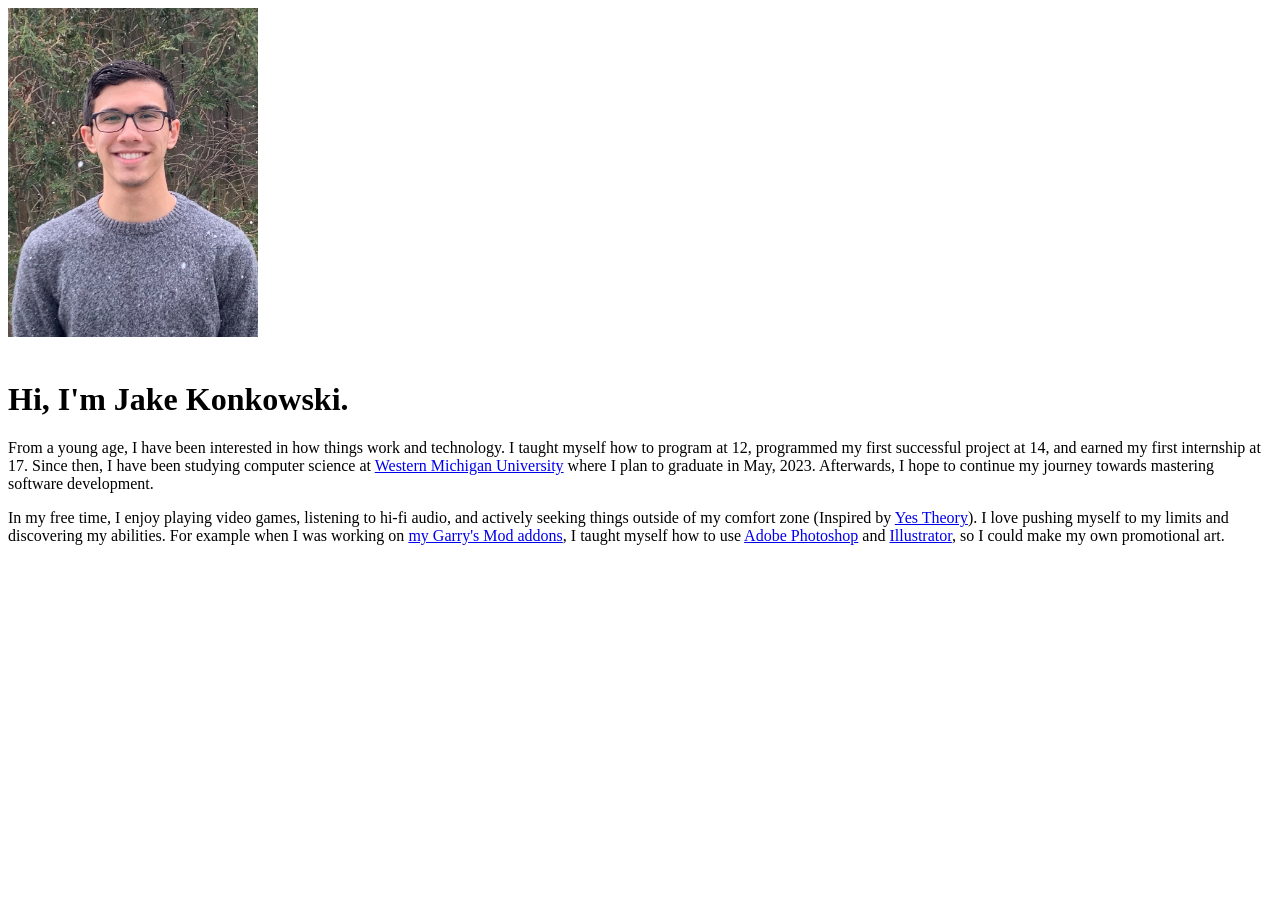
==== index.html @ 5319c903 "First commit" ====
<!DOCTYPE HTML>
<html>
	<head>
		<title>Jake Konkowski</title>
		<meta http-equiv="Content-Type" content="text/html; charset=UTF-8">
		<meta name="viewport" content="width=device-width, initial-scale=1, shrink-to-fit=no">

		<link rel="stylesheet" href="css/main.css">
		<link rel="stylesheet" href="css/bootstrap.min.css">
	</head>
	<body>
		<div id="header"></div>

		<div id="introduction" class="container">
			<div class="row justify-content-md-center">
				<div class="col col-12">
					<img src="./img/IMG_1206.jpg" alt="picture of me" style="max-width: 250px; height: auto;">
				</div>

				<div class="col col-12">
					<br>
					<h1><b>Hi, I'm Jake Konkowski.</b></h1>
					<p>From a young age, I have been interested in how things work and technology. I taught myself how to program at 12, programmed my first successful project at 14, and earned my first internship at 17. Since then, I have been studying computer science at <a href="https://wmich.edu/">Western Michigan University</a> where I plan to graduate in May, 2023. Afterwards, I hope to continue my journey towards mastering software development.</p>
					<p>In my free time, I enjoy playing video games, listening to hi-fi audio, and actively seeking things outside of my comfort zone (Inspired by <a href="https://yestheory.com/">Yes Theory</a>). I love pushing myself to my limits and discovering my abilities. For example when I was working on <a href="./projects.html#theflashswep">my Garry's Mod addons</a>, I taught myself how to use <a href="https://www.adobe.com/products/photoshop.html">Adobe Photoshop</a> and <a href="https://www.adobe.com/products/illustrator.html">Illustrator</a>, so I could make my own promotional art.</p>
				</div>
			</div>
		</div>

		<footer>
	    <script type="text/javascript" src="js/jquery.min.js"></script>
			<script type="text/javascript" src="js/bootstrap.bundle.min.js"></script>

			<script type="text/javascript">
				$(document).ready(function(){
					$("#header").load("header.html");
				});
			</script>
		</footer>
	</body>
</html>
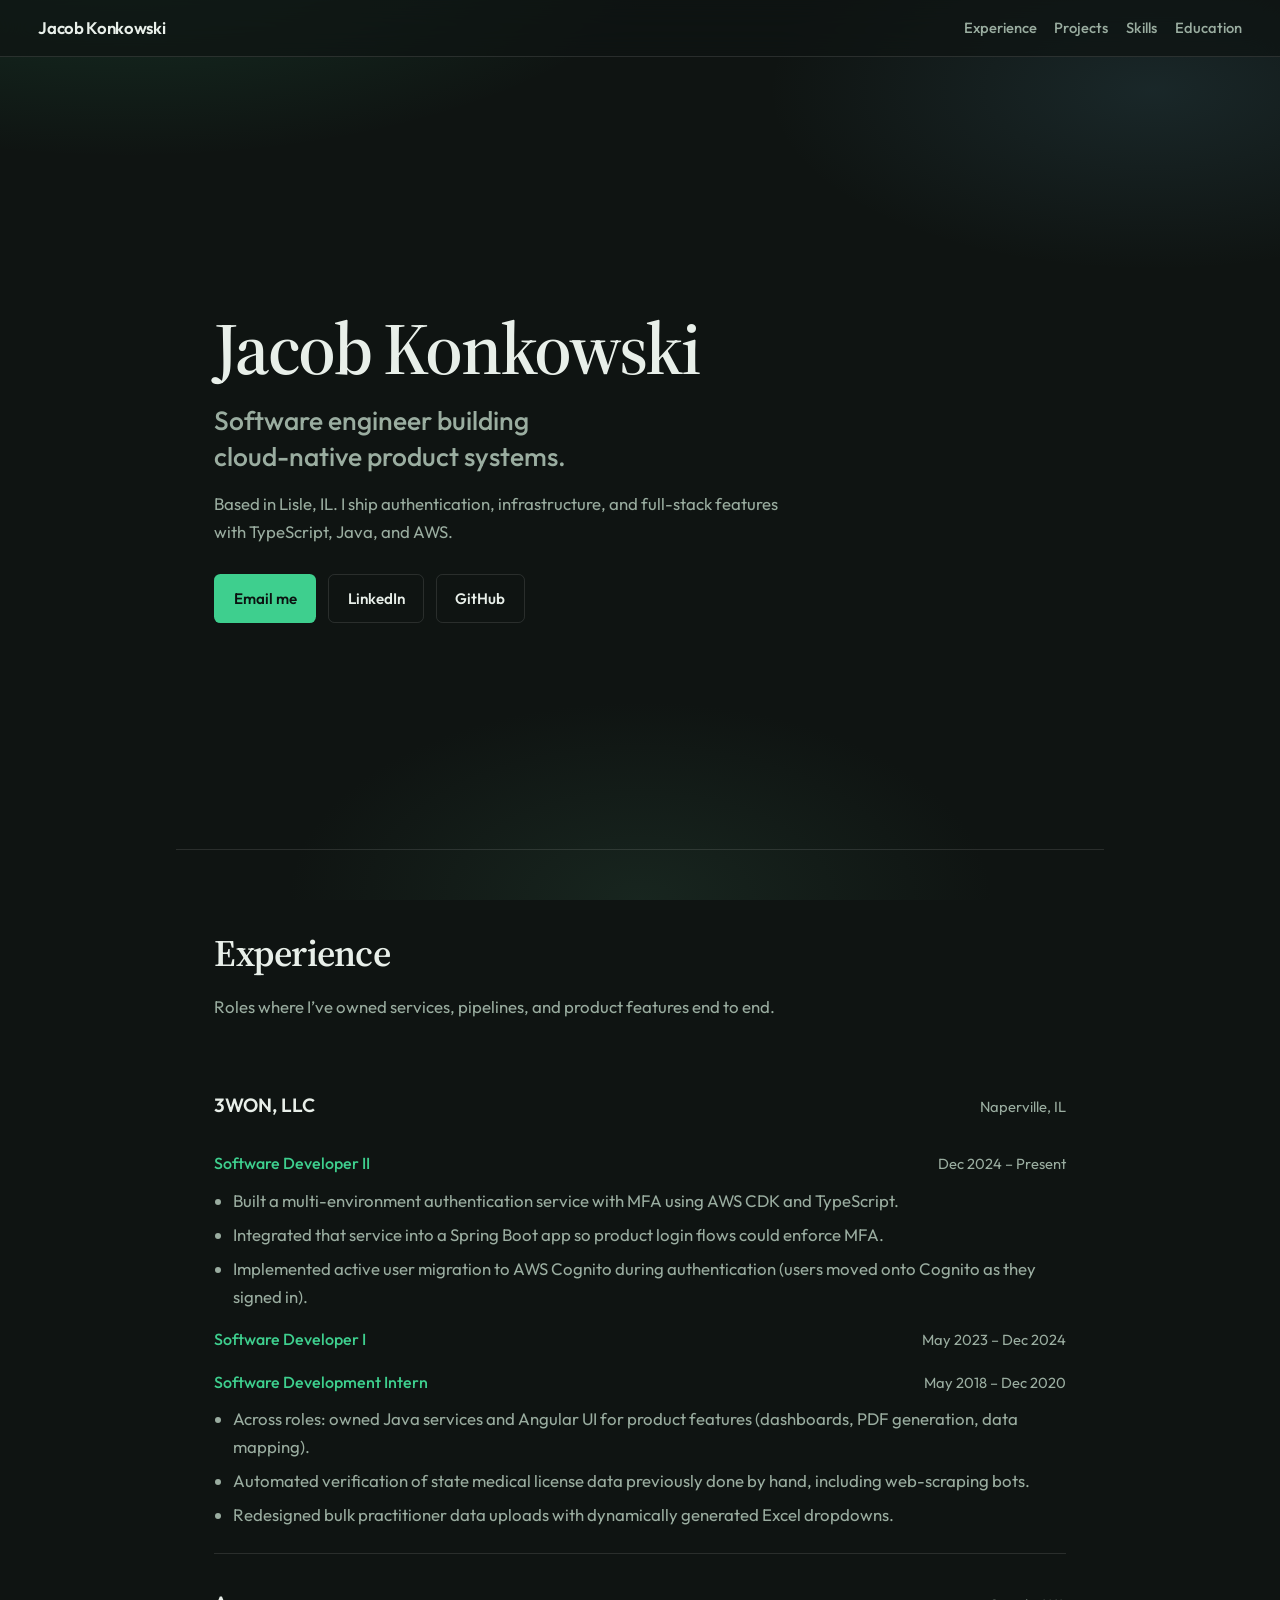
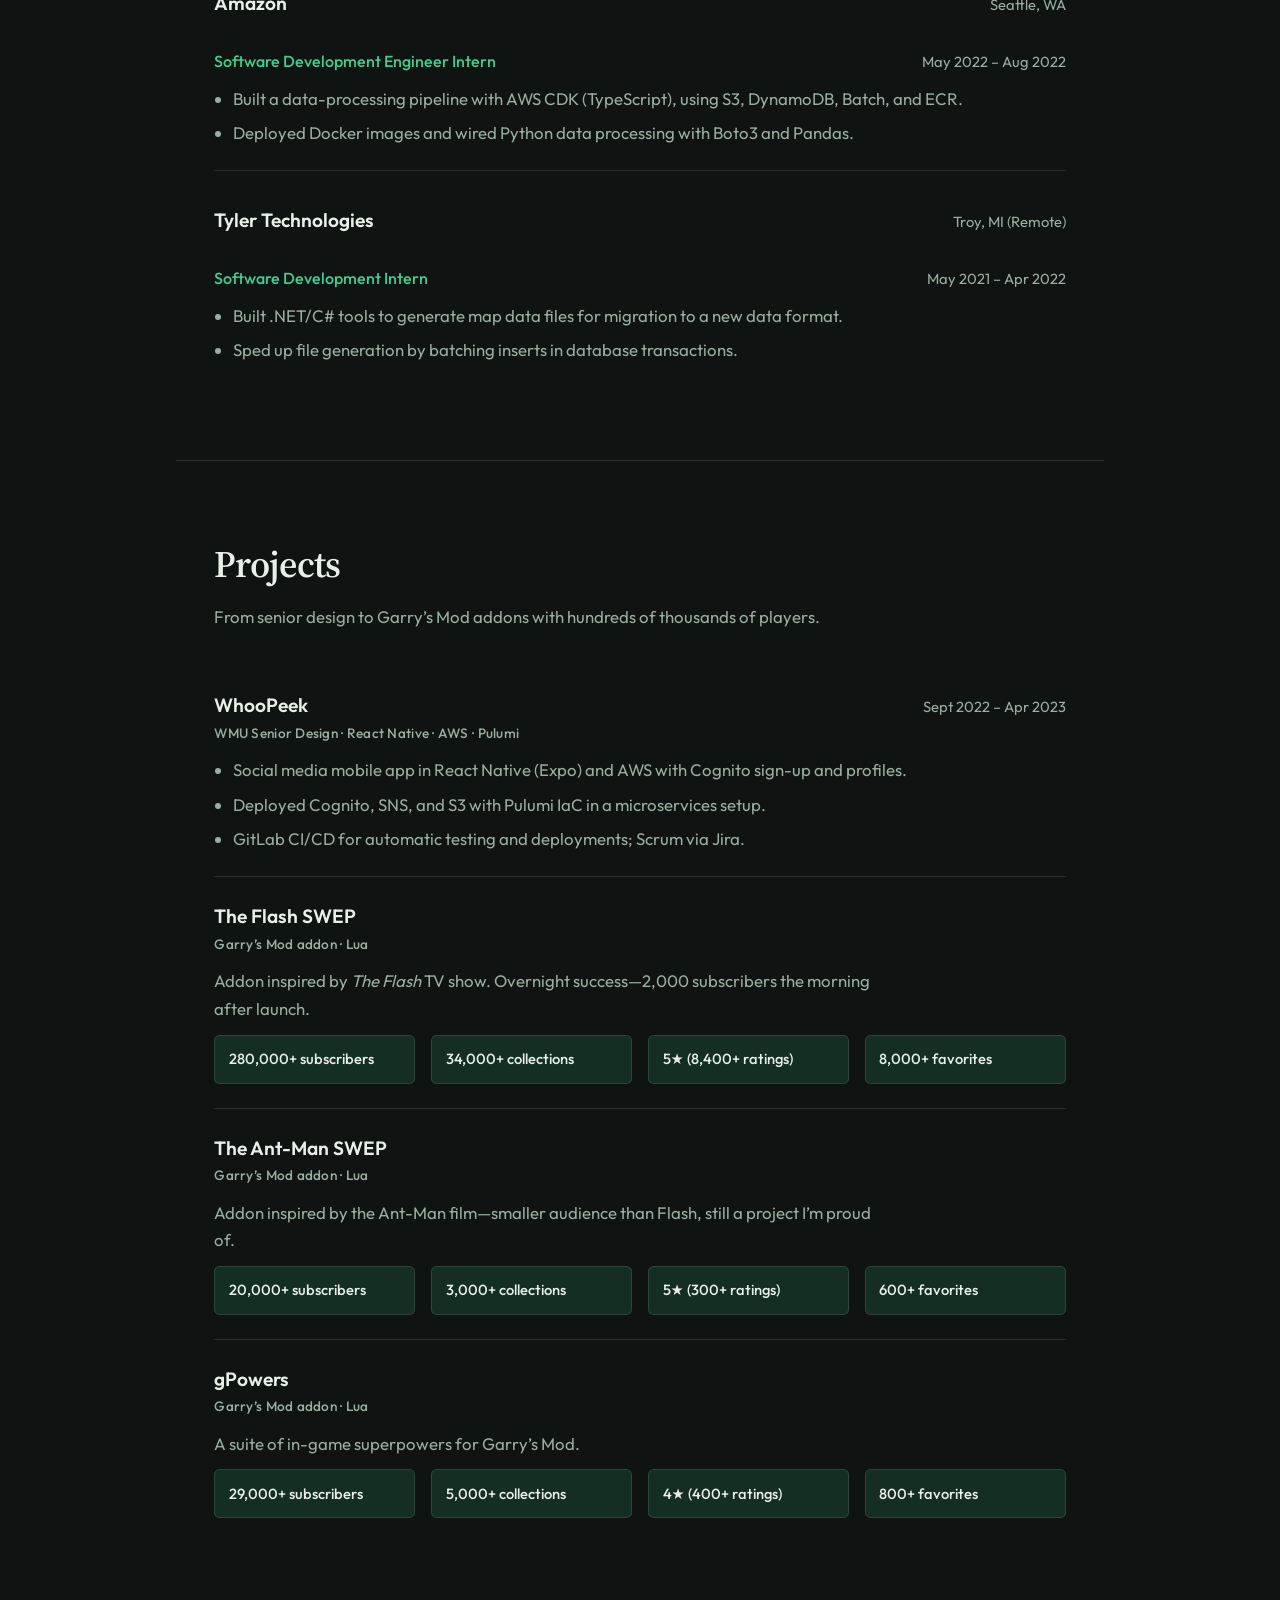
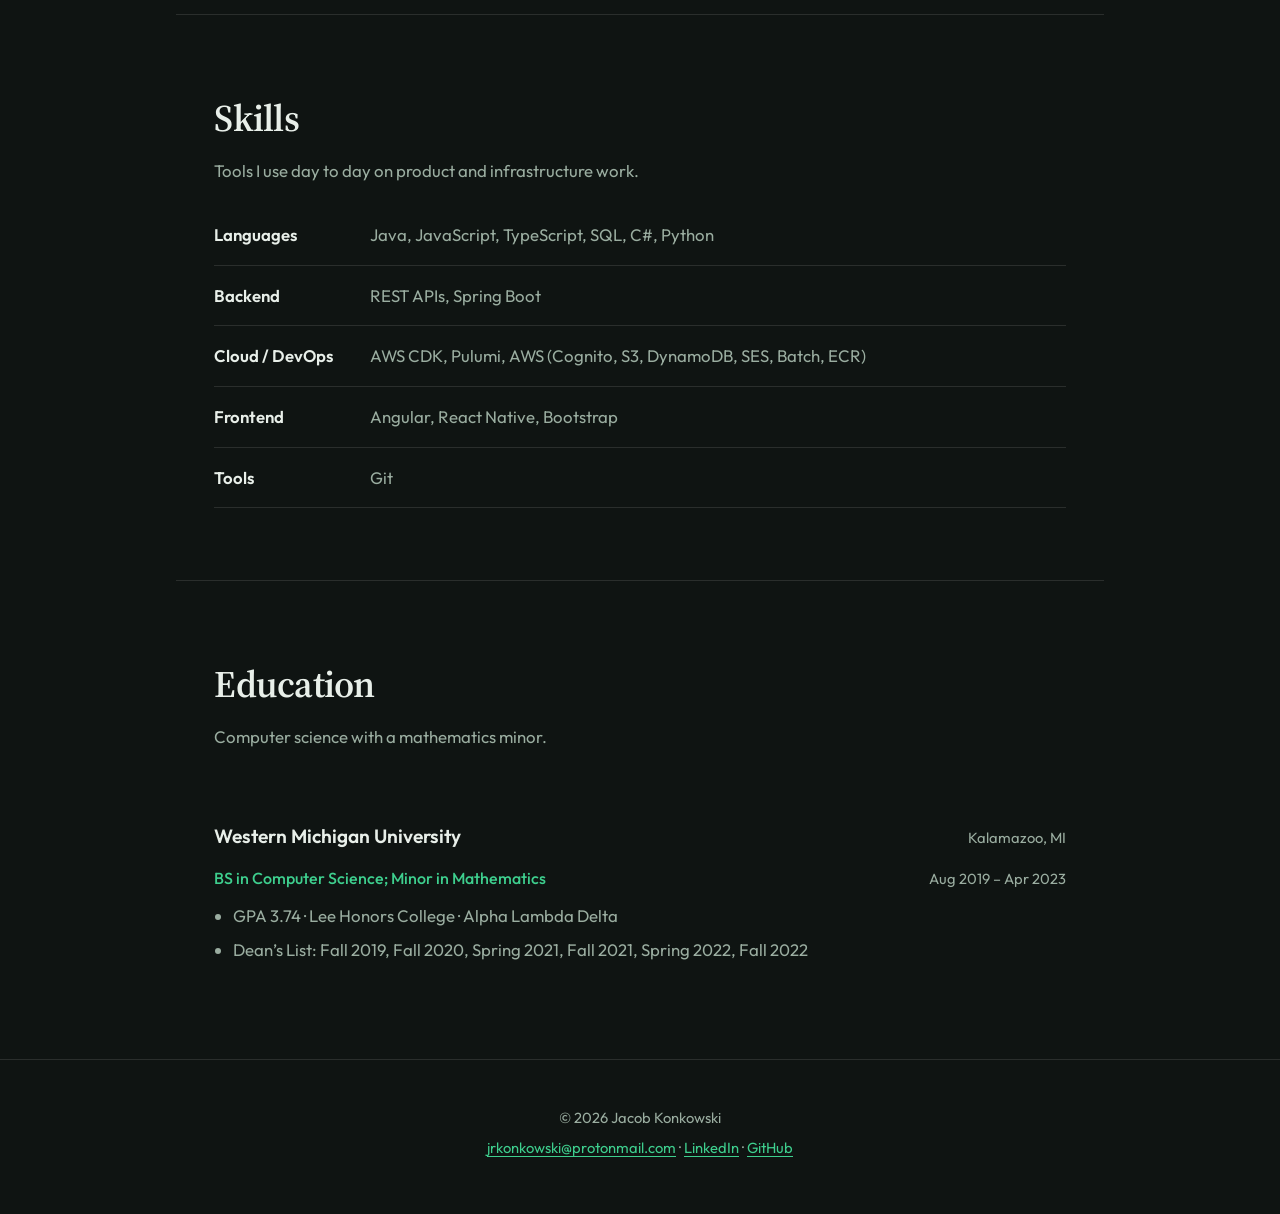
==== commit 0f7437fd: "Rebuild site as a single-page resume portfolio. Drop the photo and multi-page bio layout; keep exper" ====
--- a/index.html
+++ b/index.html
@@ -1,40 +1,246 @@
-<!DOCTYPE HTML>
-<html>
-	<head>
-		<title>Jake Konkowski</title>
-		<meta http-equiv="Content-Type" content="text/html; charset=UTF-8">
-		<meta name="viewport" content="width=device-width, initial-scale=1, shrink-to-fit=no">
-
-		<link rel="stylesheet" href="css/main.css">
-		<link rel="stylesheet" href="css/bootstrap.min.css">
-	</head>
-	<body>
-		<div id="header"></div>
-
-		<div id="introduction" class="container">
-			<div class="row justify-content-md-center">
-				<div class="col col-12">
-					<img src="./img/IMG_1206.jpg" alt="picture of me" style="max-width: 250px; height: auto;">
-				</div>
-
-				<div class="col col-12">
-					<br>
-					<h1><b>Hi, I'm Jake Konkowski.</b></h1>
-					<p>From a young age, I have been interested in how things work and technology. I taught myself how to program at 12, programmed my first successful project at 14, and earned my first internship at 17. Since then, I have been studying computer science at <a href="https://wmich.edu/">Western Michigan University</a> where I plan to graduate in May, 2023. Afterwards, I hope to continue my journey towards mastering software development.</p>
-					<p>In my free time, I enjoy playing video games, listening to hi-fi audio, and actively seeking things outside of my comfort zone (Inspired by <a href="https://yestheory.com/">Yes Theory</a>). I love pushing myself to my limits and discovering my abilities. For example when I was working on <a href="./projects.html#theflashswep">my Garry's Mod addons</a>, I taught myself how to use <a href="https://www.adobe.com/products/photoshop.html">Adobe Photoshop</a> and <a href="https://www.adobe.com/products/illustrator.html">Illustrator</a>, so I could make my own promotional art.</p>
-				</div>
-			</div>
-		</div>
-
-		<footer>
-	    <script type="text/javascript" src="js/jquery.min.js"></script>
-			<script type="text/javascript" src="js/bootstrap.bundle.min.js"></script>
-
-			<script type="text/javascript">
-				$(document).ready(function(){
-					$("#header").load("header.html");
-				});
-			</script>
-		</footer>
-	</body>
+<!DOCTYPE html>
+<html lang="en">
+<head>
+  <meta charset="UTF-8">
+  <meta name="viewport" content="width=device-width, initial-scale=1">
+  <meta name="description" content="Jacob Konkowski — Software Engineer. AWS, TypeScript, Java, and full-stack product work.">
+  <title>Jacob Konkowski</title>
+  <link rel="preconnect" href="https://fonts.googleapis.com">
+  <link rel="preconnect" href="https://fonts.gstatic.com" crossorigin>
+  <link href="https://fonts.googleapis.com/css2?family=Outfit:wght@400;500;600;700&family=Source+Serif+4:opsz,wght@8..60,500;8..60,600&display=swap" rel="stylesheet">
+  <link rel="stylesheet" href="css/main.css">
+</head>
+<body>
+  <div class="atmosphere" aria-hidden="true"></div>
+
+  <header class="site-header">
+    <a class="brand" href="#top">Jacob Konkowski</a>
+    <nav class="nav" aria-label="Primary">
+      <a href="#experience">Experience</a>
+      <a href="#projects">Projects</a>
+      <a href="#skills">Skills</a>
+      <a href="#education">Education</a>
+    </nav>
+  </header>
+
+  <main id="top">
+    <section class="hero">
+      <p class="hero-brand">Jacob Konkowski</p>
+      <h1 class="hero-title">Software engineer building cloud-native product systems.</h1>
+      <p class="hero-lede">
+        Based in Lisle, IL. I ship authentication, infrastructure, and full-stack features
+        with TypeScript, Java, and AWS.
+      </p>
+      <div class="hero-actions">
+        <a class="btn btn-primary" href="mailto:jrkonkowski@protonmail.com">Email me</a>
+        <a class="btn btn-ghost" href="https://www.linkedin.com/in/jacob-konkowski" target="_blank" rel="noopener">LinkedIn</a>
+        <a class="btn btn-ghost" href="https://github.com/JacobKonkowski" target="_blank" rel="noopener">GitHub</a>
+      </div>
+    </section>
+
+    <section id="experience" class="section">
+      <div class="section-head">
+        <h2>Experience</h2>
+        <p>Roles where I’ve owned services, pipelines, and product features end to end.</p>
+      </div>
+
+      <article class="job reveal">
+        <div class="job-meta">
+          <h3><a href="https://www.3won.com/" target="_blank" rel="noopener">3WON, LLC</a></h3>
+          <p class="place">Naperville, IL</p>
+        </div>
+
+        <div class="role">
+          <div class="role-line">
+            <h4>Software Developer II</h4>
+            <time>Dec 2024 – Present</time>
+          </div>
+          <ul>
+            <li>Built a multi-environment authentication service with MFA using AWS CDK and TypeScript.</li>
+            <li>Integrated that service into a Spring Boot app so product login flows could enforce MFA.</li>
+            <li>Implemented active user migration to AWS Cognito during authentication (users moved onto Cognito as they signed in).</li>
+          </ul>
+        </div>
+
+        <div class="role">
+          <div class="role-line">
+            <h4>Software Developer I</h4>
+            <time>May 2023 – Dec 2024</time>
+          </div>
+        </div>
+
+        <div class="role">
+          <div class="role-line">
+            <h4>Software Development Intern</h4>
+            <time>May 2018 – Dec 2020</time>
+          </div>
+          <ul>
+            <li>Across roles: owned Java services and Angular UI for product features (dashboards, PDF generation, data mapping).</li>
+            <li>Automated verification of state medical license data previously done by hand, including web-scraping bots.</li>
+            <li>Redesigned bulk practitioner data uploads with dynamically generated Excel dropdowns.</li>
+          </ul>
+        </div>
+      </article>
+
+      <article class="job reveal">
+        <div class="job-meta">
+          <h3><a href="https://www.aboutamazon.com/" target="_blank" rel="noopener">Amazon</a></h3>
+          <p class="place">Seattle, WA</p>
+        </div>
+        <div class="role">
+          <div class="role-line">
+            <h4>Software Development Engineer Intern</h4>
+            <time>May 2022 – Aug 2022</time>
+          </div>
+          <ul>
+            <li>Built a data-processing pipeline with AWS CDK (TypeScript), using S3, DynamoDB, Batch, and ECR.</li>
+            <li>Deployed Docker images and wired Python data processing with Boto3 and Pandas.</li>
+          </ul>
+        </div>
+      </article>
+
+      <article class="job reveal">
+        <div class="job-meta">
+          <h3><a href="https://www.tylertech.com/" target="_blank" rel="noopener">Tyler Technologies</a></h3>
+          <p class="place">Troy, MI (Remote)</p>
+        </div>
+        <div class="role">
+          <div class="role-line">
+            <h4>Software Development Intern</h4>
+            <time>May 2021 – Apr 2022</time>
+          </div>
+          <ul>
+            <li>Built .NET/C# tools to generate map data files for migration to a new data format.</li>
+            <li>Sped up file generation by batching inserts in database transactions.</li>
+          </ul>
+        </div>
+      </article>
+    </section>
+
+    <section id="projects" class="section">
+      <div class="section-head">
+        <h2>Projects</h2>
+        <p>From senior design to Garry’s Mod addons with hundreds of thousands of players.</p>
+      </div>
+
+      <article class="project reveal" id="whoopeek">
+        <div class="project-top">
+          <h3><a href="https://www.whoopeek.com/" target="_blank" rel="noopener">WhooPeek</a></h3>
+          <time>Sept 2022 – Apr 2023</time>
+        </div>
+        <p class="project-tag">WMU Senior Design · React Native · AWS · Pulumi</p>
+        <ul>
+          <li>Social media mobile app in React Native (Expo) and AWS with Cognito sign-up and profiles.</li>
+          <li>Deployed Cognito, SNS, and S3 with Pulumi IaC in a microservices setup.</li>
+          <li>GitLab CI/CD for automatic testing and deployments; Scrum via Jira.</li>
+        </ul>
+      </article>
+
+      <article class="project reveal" id="theflashswep">
+        <div class="project-top">
+          <h3><a href="https://steamcommunity.com/sharedfiles/filedetails/?id=554915029" target="_blank" rel="noopener">The Flash SWEP</a></h3>
+        </div>
+        <p class="project-tag">Garry’s Mod addon · Lua</p>
+        <p>Addon inspired by <em>The Flash</em> TV show. Overnight success—2,000 subscribers the morning after launch.</p>
+        <ul class="stats">
+          <li>280,000+ subscribers</li>
+          <li>34,000+ collections</li>
+          <li>5★ (8,400+ ratings)</li>
+          <li>8,000+ favorites</li>
+        </ul>
+      </article>
+
+      <article class="project reveal" id="theantmanswep">
+        <div class="project-top">
+          <h3><a href="https://steamcommunity.com/sharedfiles/filedetails/?id=1404809615" target="_blank" rel="noopener">The Ant-Man SWEP</a></h3>
+        </div>
+        <p class="project-tag">Garry’s Mod addon · Lua</p>
+        <p>Addon inspired by the Ant-Man film—smaller audience than Flash, still a project I’m proud of.</p>
+        <ul class="stats">
+          <li>20,000+ subscribers</li>
+          <li>3,000+ collections</li>
+          <li>5★ (300+ ratings)</li>
+          <li>600+ favorites</li>
+        </ul>
+      </article>
+
+      <article class="project reveal" id="gpowers">
+        <div class="project-top">
+          <h3><a href="https://steamcommunity.com/sharedfiles/filedetails/?id=942860152" target="_blank" rel="noopener">gPowers</a></h3>
+        </div>
+        <p class="project-tag">Garry’s Mod addon · Lua</p>
+        <p>A suite of in-game superpowers for Garry’s Mod.</p>
+        <ul class="stats">
+          <li>29,000+ subscribers</li>
+          <li>5,000+ collections</li>
+          <li>4★ (400+ ratings)</li>
+          <li>800+ favorites</li>
+        </ul>
+      </article>
+    </section>
+
+    <section id="skills" class="section">
+      <div class="section-head">
+        <h2>Skills</h2>
+        <p>Tools I use day to day on product and infrastructure work.</p>
+      </div>
+      <dl class="skills reveal">
+        <div>
+          <dt>Languages</dt>
+          <dd>Java, JavaScript, TypeScript, SQL, C#, Python</dd>
+        </div>
+        <div>
+          <dt>Backend</dt>
+          <dd>REST APIs, Spring Boot</dd>
+        </div>
+        <div>
+          <dt>Cloud / DevOps</dt>
+          <dd>AWS CDK, Pulumi, AWS (Cognito, S3, DynamoDB, SES, Batch, ECR)</dd>
+        </div>
+        <div>
+          <dt>Frontend</dt>
+          <dd>Angular, React Native, Bootstrap</dd>
+        </div>
+        <div>
+          <dt>Tools</dt>
+          <dd>Git</dd>
+        </div>
+      </dl>
+    </section>
+
+    <section id="education" class="section">
+      <div class="section-head">
+        <h2>Education</h2>
+        <p>Computer science with a mathematics minor.</p>
+      </div>
+      <article class="edu reveal">
+        <div class="job-meta">
+          <h3><a href="https://wmich.edu/" target="_blank" rel="noopener">Western Michigan University</a></h3>
+          <p class="place">Kalamazoo, MI</p>
+        </div>
+        <div class="role-line">
+          <h4>BS in Computer Science; Minor in Mathematics</h4>
+          <time>Aug 2019 – Apr 2023</time>
+        </div>
+        <ul>
+          <li>GPA 3.74 · Lee Honors College · Alpha Lambda Delta</li>
+          <li>Dean’s List: Fall 2019, Fall 2020, Spring 2021, Fall 2021, Spring 2022, Fall 2022</li>
+        </ul>
+      </article>
+    </section>
+  </main>
+
+  <footer class="site-footer">
+    <p>© <span id="year"></span> Jacob Konkowski</p>
+    <p>
+      <a href="mailto:jrkonkowski@protonmail.com">jrkonkowski@protonmail.com</a>
+      ·
+      <a href="https://www.linkedin.com/in/jacob-konkowski" target="_blank" rel="noopener">LinkedIn</a>
+      ·
+      <a href="https://github.com/JacobKonkowski" target="_blank" rel="noopener">GitHub</a>
+    </p>
+  </footer>
+
+  <script src="js/main.js"></script>
+</body>
 </html>
--- a/css/main.css
+++ b/css/main.css
@@ -0,0 +1,430 @@
+:root {
+  --bg: #0f1412;
+  --bg-elevated: #171d1a;
+  --ink: #e8efe9;
+  --ink-muted: #9aada0;
+  --accent: #3ecf8e;
+  --accent-soft: rgba(62, 207, 142, 0.14);
+  --line: rgba(232, 239, 233, 0.12);
+  --font-display: "Source Serif 4", Georgia, serif;
+  --font-body: "Outfit", system-ui, sans-serif;
+  --space: clamp(1.25rem, 3vw, 2.5rem);
+  --max: 42rem;
+  --wide: 58rem;
+}
+
+*,
+*::before,
+*::after {
+  box-sizing: border-box;
+}
+
+html {
+  scroll-behavior: smooth;
+}
+
+body {
+  margin: 0;
+  min-height: 100vh;
+  font-family: var(--font-body);
+  font-size: 1.05rem;
+  line-height: 1.65;
+  color: var(--ink);
+  background: var(--bg);
+  -webkit-font-smoothing: antialiased;
+}
+
+.atmosphere {
+  position: fixed;
+  inset: 0;
+  z-index: -1;
+  background:
+    radial-gradient(ellipse 80% 50% at 10% -10%, rgba(62, 207, 142, 0.18), transparent 55%),
+    radial-gradient(ellipse 60% 40% at 90% 10%, rgba(80, 140, 160, 0.16), transparent 50%),
+    radial-gradient(ellipse 50% 40% at 50% 100%, rgba(40, 70, 55, 0.35), transparent 55%),
+    var(--bg);
+  animation: atmosphere-shift 18s ease-in-out infinite alternate;
+}
+
+@keyframes atmosphere-shift {
+  from { filter: hue-rotate(0deg) saturate(1); }
+  to { filter: hue-rotate(12deg) saturate(1.08); }
+}
+
+a {
+  color: var(--accent);
+  text-decoration-thickness: 1px;
+  text-underline-offset: 0.18em;
+  transition: color 0.2s ease, opacity 0.2s ease;
+}
+
+a:hover {
+  color: #7ae4b0;
+}
+
+.site-header {
+  position: sticky;
+  top: 0;
+  z-index: 20;
+  display: flex;
+  align-items: center;
+  justify-content: space-between;
+  gap: 1rem;
+  padding: 0.9rem var(--space);
+  backdrop-filter: blur(14px);
+  background: rgba(15, 20, 18, 0.72);
+  border-bottom: 1px solid var(--line);
+}
+
+.brand {
+  font-weight: 600;
+  letter-spacing: -0.02em;
+  color: var(--ink);
+  text-decoration: none;
+}
+
+.brand:hover {
+  color: var(--accent);
+}
+
+.nav {
+  display: flex;
+  flex-wrap: wrap;
+  gap: 0.35rem 1.1rem;
+  justify-content: flex-end;
+}
+
+.nav a {
+  color: var(--ink-muted);
+  text-decoration: none;
+  font-size: 0.92rem;
+  font-weight: 500;
+  position: relative;
+}
+
+.nav a::after {
+  content: "";
+  position: absolute;
+  left: 0;
+  bottom: -0.2rem;
+  width: 100%;
+  height: 1px;
+  background: var(--accent);
+  transform: scaleX(0);
+  transform-origin: left;
+  transition: transform 0.25s ease;
+}
+
+.nav a:hover,
+.nav a:focus-visible {
+  color: var(--ink);
+}
+
+.nav a:hover::after,
+.nav a:focus-visible::after {
+  transform: scaleX(1);
+}
+
+.hero {
+  min-height: min(88vh, 52rem);
+  display: flex;
+  flex-direction: column;
+  justify-content: center;
+  padding: clamp(3rem, 10vh, 6rem) var(--space) 4rem;
+  max-width: var(--wide);
+  margin: 0 auto;
+  animation: hero-in 0.9s ease both;
+}
+
+@keyframes hero-in {
+  from {
+    opacity: 0;
+    transform: translateY(18px);
+  }
+  to {
+    opacity: 1;
+    transform: translateY(0);
+  }
+}
+
+.hero-brand {
+  margin: 0 0 1rem;
+  font-family: var(--font-display);
+  font-size: clamp(2.6rem, 7vw, 4.6rem);
+  font-weight: 600;
+  letter-spacing: -0.03em;
+  line-height: 1.05;
+  color: var(--ink);
+}
+
+.hero-title {
+  margin: 0 0 1rem;
+  max-width: 22ch;
+  font-family: var(--font-body);
+  font-size: clamp(1.25rem, 2.6vw, 1.65rem);
+  font-weight: 500;
+  line-height: 1.35;
+  color: var(--ink-muted);
+}
+
+.hero-lede {
+  margin: 0 0 1.75rem;
+  max-width: 36rem;
+  color: var(--ink-muted);
+  font-size: 1.05rem;
+}
+
+.hero-actions {
+  display: flex;
+  flex-wrap: wrap;
+  gap: 0.75rem;
+}
+
+.btn {
+  display: inline-flex;
+  align-items: center;
+  justify-content: center;
+  padding: 0.7rem 1.15rem;
+  border-radius: 0.4rem;
+  font-weight: 560;
+  font-size: 0.95rem;
+  text-decoration: none;
+  border: 1px solid transparent;
+  transition: transform 0.2s ease, background 0.2s ease, border-color 0.2s ease;
+}
+
+.btn:hover {
+  transform: translateY(-1px);
+}
+
+.btn-primary {
+  background: var(--accent);
+  color: #0b1210;
+}
+
+.btn-primary:hover {
+  background: #7ae4b0;
+  color: #0b1210;
+}
+
+.btn-ghost {
+  background: transparent;
+  color: var(--ink);
+  border-color: var(--line);
+}
+
+.btn-ghost:hover {
+  border-color: var(--accent);
+  color: var(--accent);
+}
+
+.section {
+  padding: 4.5rem var(--space);
+  max-width: var(--wide);
+  margin: 0 auto;
+  border-top: 1px solid var(--line);
+}
+
+.section-head {
+  margin-bottom: 2.25rem;
+  max-width: var(--max);
+}
+
+.section-head h2 {
+  margin: 0 0 0.5rem;
+  font-family: var(--font-display);
+  font-size: clamp(1.8rem, 3vw, 2.35rem);
+  font-weight: 600;
+  letter-spacing: -0.02em;
+}
+
+.section-head p {
+  margin: 0;
+  color: var(--ink-muted);
+}
+
+.job,
+.project,
+.edu {
+  padding: 1.5rem 0;
+}
+
+.job + .job,
+.project + .project {
+  border-top: 1px solid var(--line);
+}
+
+.job-meta,
+.project-top,
+.role-line {
+  display: flex;
+  flex-wrap: wrap;
+  align-items: baseline;
+  justify-content: space-between;
+  gap: 0.35rem 1rem;
+}
+
+.job-meta h3,
+.project-top h3,
+.edu h3 {
+  margin: 0;
+  font-size: 1.2rem;
+  font-weight: 600;
+}
+
+.job-meta h3 a,
+.project-top h3 a,
+.edu h3 a {
+  color: var(--ink);
+  text-decoration: none;
+}
+
+.job-meta h3 a:hover,
+.project-top h3 a:hover,
+.edu h3 a:hover {
+  color: var(--accent);
+}
+
+.place,
+time {
+  color: var(--ink-muted);
+  font-size: 0.92rem;
+  white-space: nowrap;
+}
+
+.role {
+  margin-top: 1rem;
+}
+
+.role h4,
+.edu h4 {
+  margin: 0;
+  font-size: 1rem;
+  font-weight: 500;
+  color: var(--accent);
+}
+
+ul {
+  margin: 0.65rem 0 0;
+  padding-left: 1.15rem;
+  color: var(--ink-muted);
+}
+
+li + li {
+  margin-top: 0.4rem;
+}
+
+.project-tag {
+  margin: 0.35rem 0 0.75rem;
+  color: var(--accent);
+  font-size: 0.85rem;
+  font-weight: 500;
+  letter-spacing: 0.02em;
+}
+
+.project > p {
+  margin: 0 0 0.75rem;
+  color: var(--ink-muted);
+  max-width: var(--max);
+}
+
+.stats {
+  display: grid;
+  grid-template-columns: repeat(auto-fit, minmax(11rem, 1fr));
+  gap: 0.5rem 1rem;
+  list-style: none;
+  padding: 0;
+  margin: 0.75rem 0 0;
+}
+
+.stats li {
+  margin: 0;
+  padding: 0.7rem 0.85rem;
+  background: var(--accent-soft);
+  border: 1px solid var(--line);
+  border-radius: 0.35rem;
+  color: var(--ink);
+  font-size: 0.92rem;
+  font-weight: 500;
+}
+
+.skills {
+  display: grid;
+  gap: 1rem;
+  margin: 0;
+}
+
+.skills > div {
+  display: grid;
+  grid-template-columns: 8.5rem 1fr;
+  gap: 0.75rem 1.25rem;
+  padding-bottom: 1rem;
+  border-bottom: 1px solid var(--line);
+}
+
+.skills dt {
+  margin: 0;
+  font-weight: 600;
+  color: var(--ink);
+}
+
+.skills dd {
+  margin: 0;
+  color: var(--ink-muted);
+}
+
+.site-footer {
+  padding: 2.5rem var(--space) 3rem;
+  border-top: 1px solid var(--line);
+  text-align: center;
+  color: var(--ink-muted);
+  font-size: 0.92rem;
+}
+
+.site-footer p {
+  margin: 0.35rem 0;
+}
+
+.reveal {
+  opacity: 0;
+  transform: translateY(16px);
+  transition: opacity 0.55s ease, transform 0.55s ease;
+}
+
+.reveal.is-visible {
+  opacity: 1;
+  transform: translateY(0);
+}
+
+@media (max-width: 720px) {
+  .site-header {
+    flex-direction: column;
+    align-items: flex-start;
+  }
+
+  .nav {
+    justify-content: flex-start;
+  }
+
+  .skills > div {
+    grid-template-columns: 1fr;
+    gap: 0.25rem;
+  }
+
+  .hero {
+    min-height: auto;
+    padding-top: 3.5rem;
+  }
+}
+
+@media (prefers-reduced-motion: reduce) {
+  html { scroll-behavior: auto; }
+  .atmosphere { animation: none; }
+  .hero,
+  .reveal {
+    animation: none;
+    opacity: 1;
+    transform: none;
+    transition: none;
+  }
+}
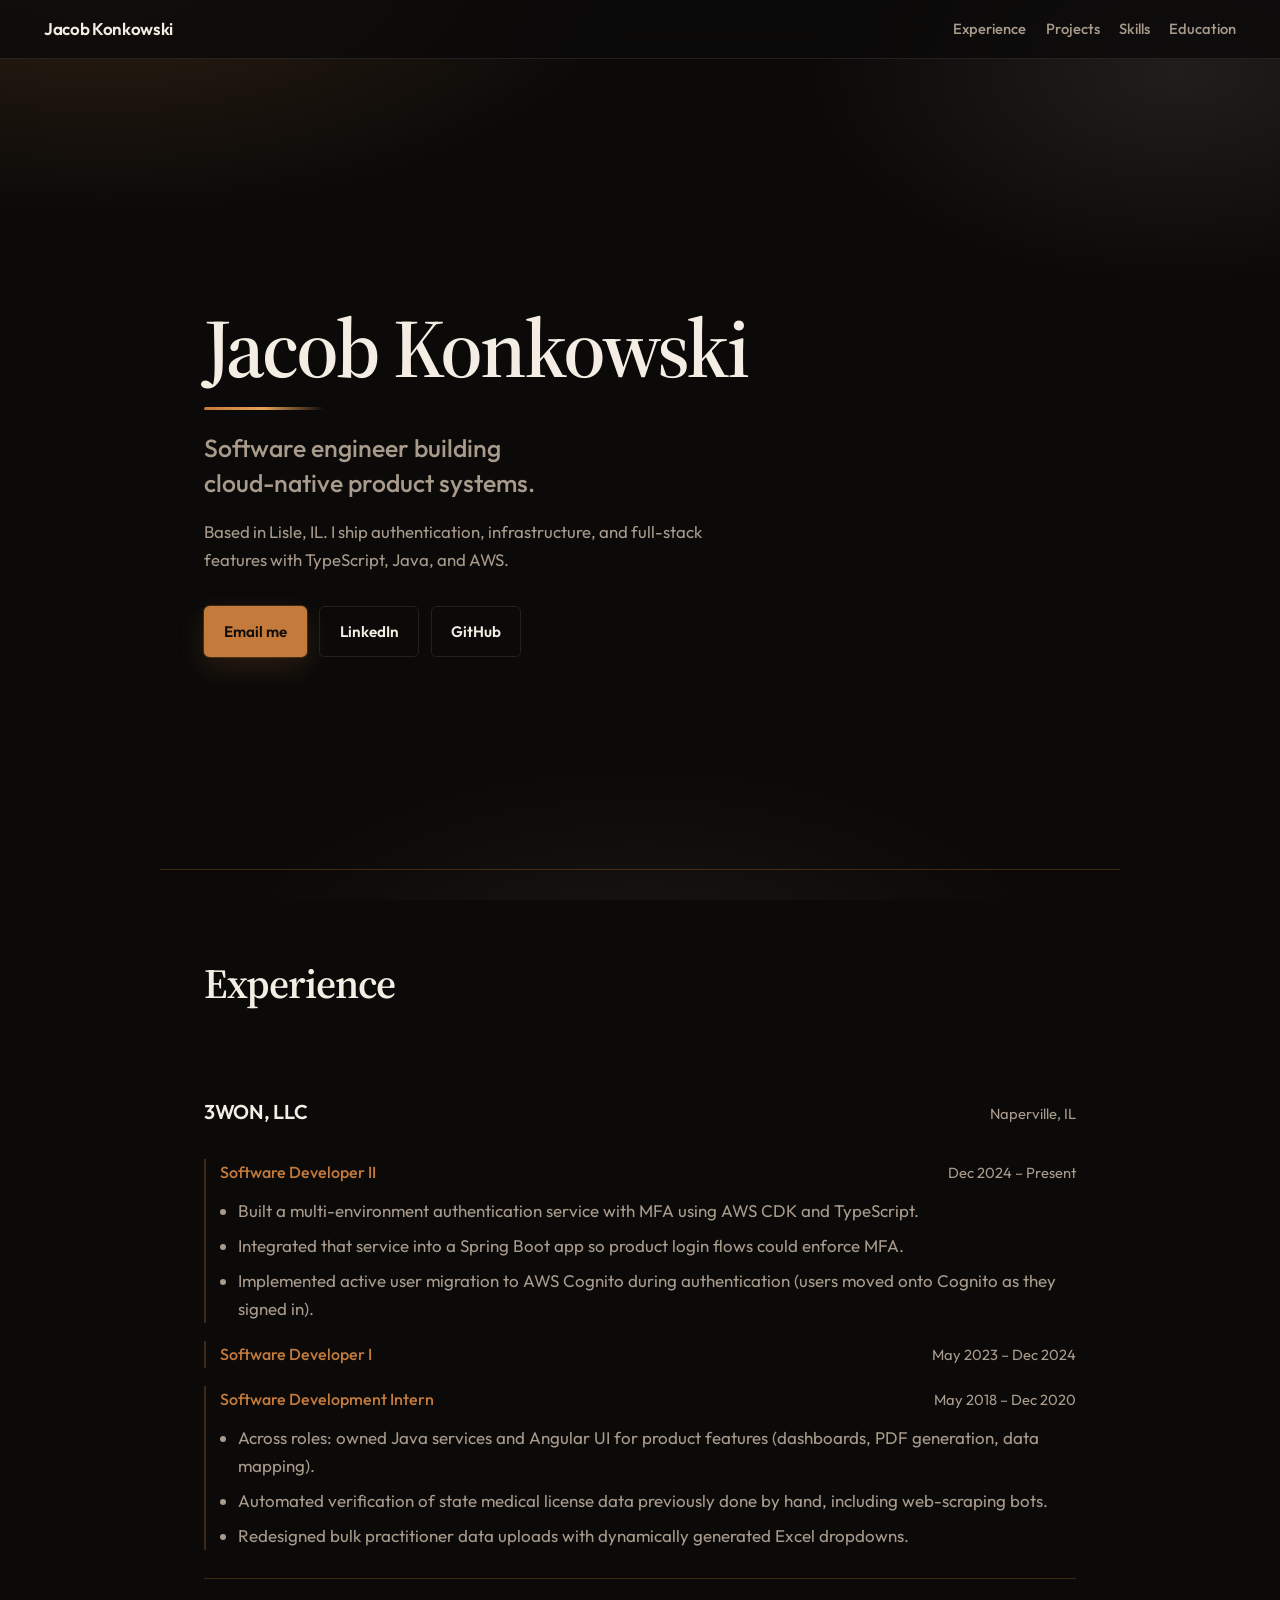
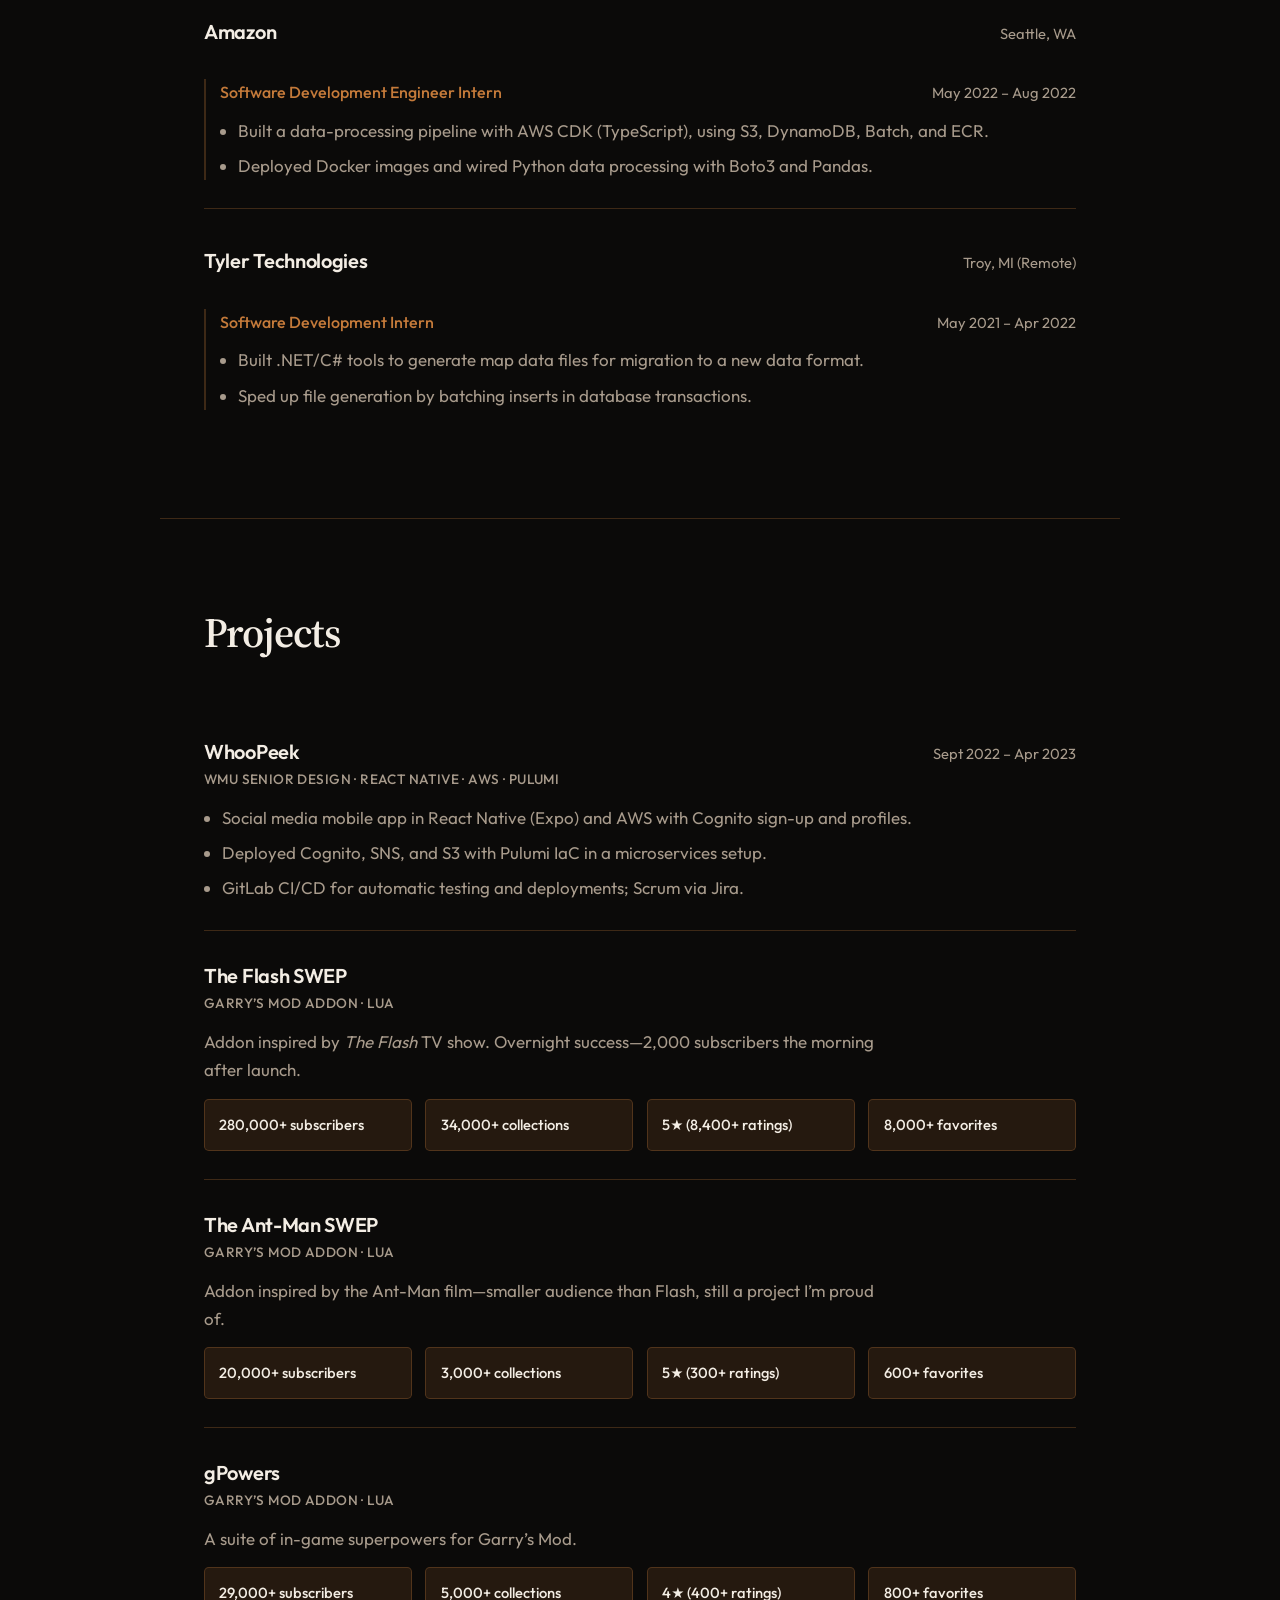
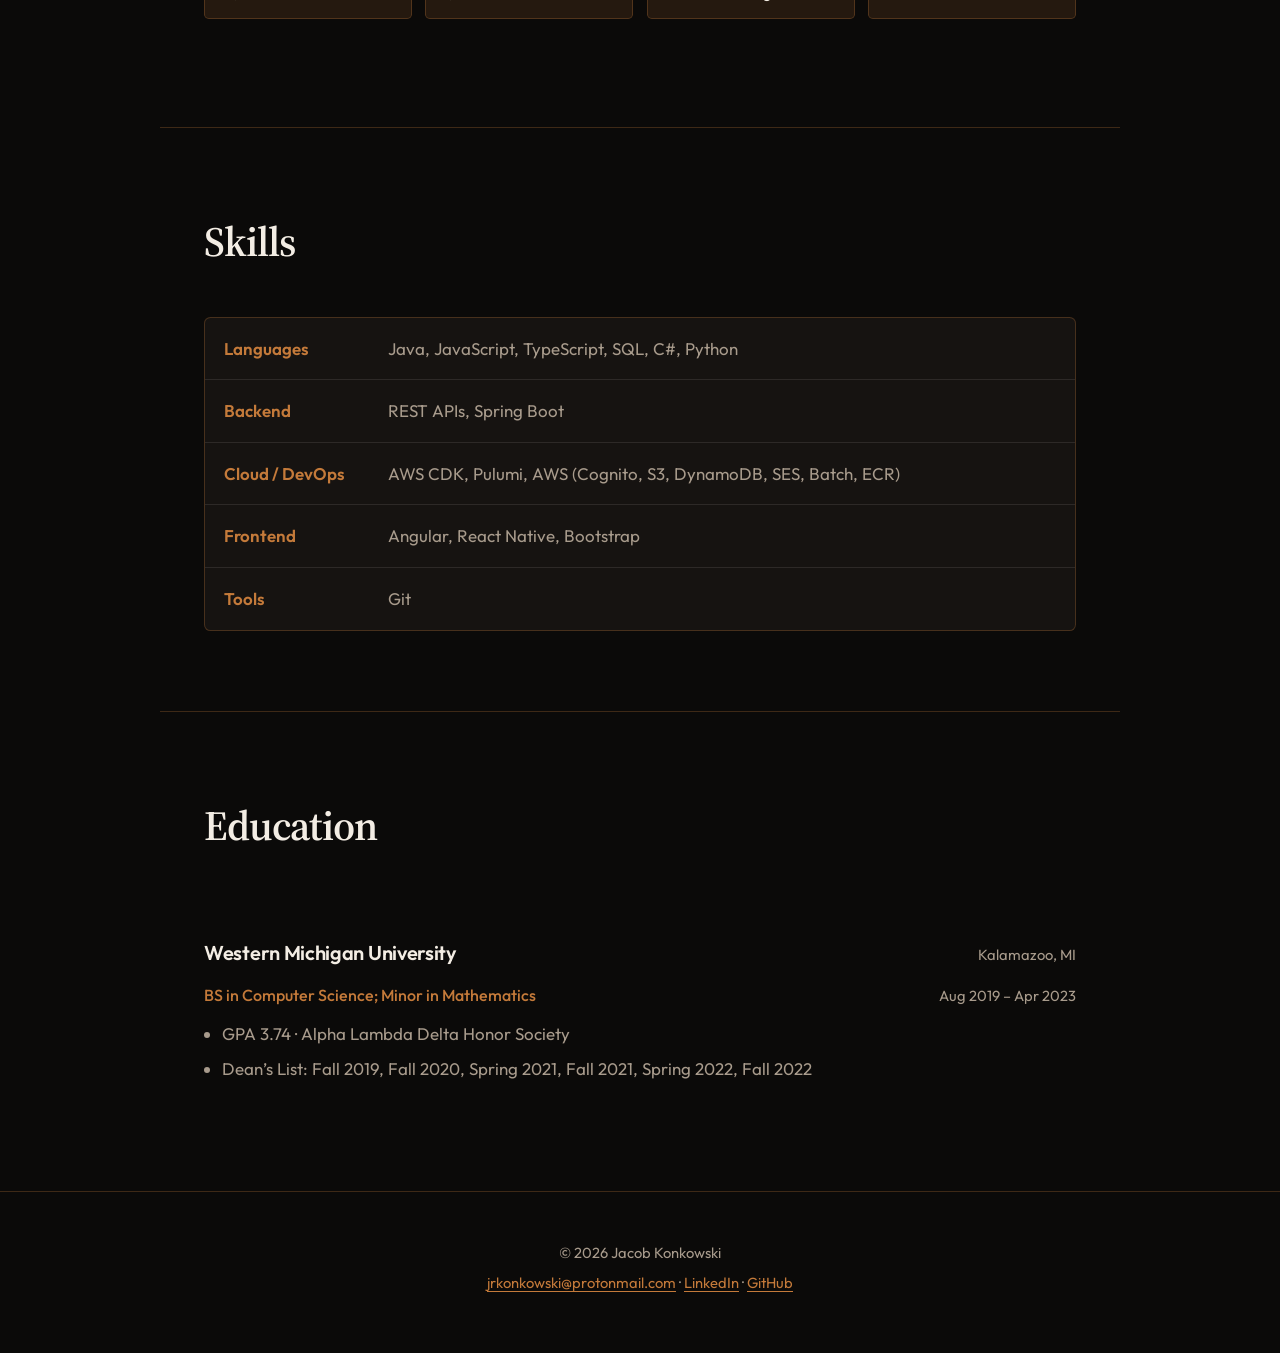
==== commit d301bd64: "Restyle portfolio with ink and copper Conductor palette. Trim filler section copy and Lee Honors Col" ====
--- a/index.html
+++ b/index.html
@@ -26,6 +26,7 @@
   <main id="top">
     <section class="hero">
       <p class="hero-brand">Jacob Konkowski</p>
+      <span class="hero-mark" aria-hidden="true"></span>
       <h1 class="hero-title">Software engineer building cloud-native product systems.</h1>
       <p class="hero-lede">
         Based in Lisle, IL. I ship authentication, infrastructure, and full-stack features
@@ -41,7 +42,6 @@
     <section id="experience" class="section">
       <div class="section-head">
         <h2>Experience</h2>
-        <p>Roles where I’ve owned services, pipelines, and product features end to end.</p>
       </div>
 
       <article class="job reveal">
@@ -120,7 +120,6 @@
     <section id="projects" class="section">
       <div class="section-head">
         <h2>Projects</h2>
-        <p>From senior design to Garry’s Mod addons with hundreds of thousands of players.</p>
       </div>
 
       <article class="project reveal" id="whoopeek">
@@ -182,7 +181,6 @@
     <section id="skills" class="section">
       <div class="section-head">
         <h2>Skills</h2>
-        <p>Tools I use day to day on product and infrastructure work.</p>
       </div>
       <dl class="skills reveal">
         <div>
@@ -211,7 +209,6 @@
     <section id="education" class="section">
       <div class="section-head">
         <h2>Education</h2>
-        <p>Computer science with a mathematics minor.</p>
       </div>
       <article class="edu reveal">
         <div class="job-meta">
@@ -223,7 +220,7 @@
           <time>Aug 2019 – Apr 2023</time>
         </div>
         <ul>
-          <li>GPA 3.74 · Lee Honors College · Alpha Lambda Delta</li>
+          <li>GPA 3.74 · Alpha Lambda Delta Honor Society</li>
           <li>Dean’s List: Fall 2019, Fall 2020, Spring 2021, Fall 2021, Spring 2022, Fall 2022</li>
         </ul>
       </article>
--- a/css/main.css
+++ b/css/main.css
@@ -1,16 +1,19 @@
 :root {
-  --bg: #0f1412;
-  --bg-elevated: #171d1a;
-  --ink: #e8efe9;
-  --ink-muted: #9aada0;
-  --accent: #3ecf8e;
-  --accent-soft: rgba(62, 207, 142, 0.14);
-  --line: rgba(232, 239, 233, 0.12);
+  --bg: #0b0a09;
+  --bg-elevated: #161311;
+  --ink: #f3ede4;
+  --ink-muted: #a89b8c;
+  --accent: #c47a3a;
+  --accent-hot: #e8a15a;
+  --accent-soft: rgba(196, 122, 58, 0.14);
+  --line: rgba(243, 237, 228, 0.1);
+  --line-copper: rgba(196, 122, 58, 0.28);
+  --header-bg: rgba(11, 10, 9, 0.78);
   --font-display: "Source Serif 4", Georgia, serif;
   --font-body: "Outfit", system-ui, sans-serif;
-  --space: clamp(1.25rem, 3vw, 2.5rem);
+  --space: clamp(1.25rem, 3.5vw, 2.75rem);
   --max: 42rem;
-  --wide: 58rem;
+  --wide: 60rem;
 }
 
 *,
@@ -27,7 +30,7 @@
   margin: 0;
   min-height: 100vh;
   font-family: var(--font-body);
-  font-size: 1.05rem;
+  font-size: 1.06rem;
   line-height: 1.65;
   color: var(--ink);
   background: var(--bg);
@@ -39,27 +42,34 @@
   inset: 0;
   z-index: -1;
   background:
-    radial-gradient(ellipse 80% 50% at 10% -10%, rgba(62, 207, 142, 0.18), transparent 55%),
-    radial-gradient(ellipse 60% 40% at 90% 10%, rgba(80, 140, 160, 0.16), transparent 50%),
-    radial-gradient(ellipse 50% 40% at 50% 100%, rgba(40, 70, 55, 0.35), transparent 55%),
+    radial-gradient(ellipse 75% 55% at 8% -8%, rgba(196, 122, 58, 0.22), transparent 58%),
+    radial-gradient(ellipse 55% 45% at 92% 8%, rgba(72, 68, 62, 0.35), transparent 52%),
+    radial-gradient(ellipse 60% 45% at 50% 110%, rgba(40, 32, 24, 0.55), transparent 55%),
     var(--bg);
-  animation: atmosphere-shift 18s ease-in-out infinite alternate;
+  animation: atmosphere-shift 22s ease-in-out infinite alternate;
 }
 
 @keyframes atmosphere-shift {
-  from { filter: hue-rotate(0deg) saturate(1); }
-  to { filter: hue-rotate(12deg) saturate(1.08); }
+  from {
+    filter: saturate(1) brightness(1);
+    transform: scale(1);
+  }
+  to {
+    filter: saturate(1.12) brightness(1.04);
+    transform: scale(1.02);
+  }
 }
 
 a {
   color: var(--accent);
   text-decoration-thickness: 1px;
   text-underline-offset: 0.18em;
-  transition: color 0.2s ease, opacity 0.2s ease;
-}
-
-a:hover {
-  color: #7ae4b0;
+  transition: color 0.2s ease;
+}
+
+a:hover,
+a:focus-visible {
+  color: var(--accent-hot);
 }
 
 .site-header {
@@ -70,10 +80,16 @@
   align-items: center;
   justify-content: space-between;
   gap: 1rem;
-  padding: 0.9rem var(--space);
-  backdrop-filter: blur(14px);
-  background: rgba(15, 20, 18, 0.72);
+  padding: 0.95rem var(--space);
+  backdrop-filter: blur(16px);
+  background: var(--header-bg);
   border-bottom: 1px solid var(--line);
+  transition: border-color 0.3s ease, box-shadow 0.3s ease;
+}
+
+.site-header.is-scrolled {
+  border-bottom-color: var(--line-copper);
+  box-shadow: 0 1px 0 rgba(196, 122, 58, 0.18), 0 12px 40px rgba(0, 0, 0, 0.35);
 }
 
 .brand {
@@ -83,14 +99,15 @@
   text-decoration: none;
 }
 
-.brand:hover {
-  color: var(--accent);
+.brand:hover,
+.brand:focus-visible {
+  color: var(--accent-hot);
 }
 
 .nav {
   display: flex;
   flex-wrap: wrap;
-  gap: 0.35rem 1.1rem;
+  gap: 0.35rem 1.2rem;
   justify-content: flex-end;
 }
 
@@ -109,7 +126,7 @@
   bottom: -0.2rem;
   width: 100%;
   height: 1px;
-  background: var(--accent);
+  background: linear-gradient(90deg, var(--accent), var(--accent-hot));
   transform: scaleX(0);
   transform-origin: left;
   transition: transform 0.25s ease;
@@ -126,20 +143,20 @@
 }
 
 .hero {
-  min-height: min(88vh, 52rem);
+  min-height: min(90vh, 54rem);
   display: flex;
   flex-direction: column;
   justify-content: center;
-  padding: clamp(3rem, 10vh, 6rem) var(--space) 4rem;
+  padding: clamp(3.5rem, 12vh, 7rem) var(--space) 4.5rem;
   max-width: var(--wide);
   margin: 0 auto;
-  animation: hero-in 0.9s ease both;
+  animation: hero-in 1s cubic-bezier(0.22, 1, 0.36, 1) both;
 }
 
 @keyframes hero-in {
   from {
     opacity: 0;
-    transform: translateY(18px);
+    transform: translateY(22px);
   }
   to {
     opacity: 1;
@@ -148,28 +165,51 @@
 }
 
 .hero-brand {
-  margin: 0 0 1rem;
+  margin: 0;
   font-family: var(--font-display);
-  font-size: clamp(2.6rem, 7vw, 4.6rem);
-  font-weight: 600;
-  letter-spacing: -0.03em;
-  line-height: 1.05;
-  color: var(--ink);
+  font-size: clamp(3rem, 8vw, 5.2rem);
+  font-weight: 600;
+  letter-spacing: -0.035em;
+  line-height: 0.98;
+  color: var(--ink);
+}
+
+.hero-mark {
+  display: block;
+  width: min(7.5rem, 28vw);
+  height: 3px;
+  margin: 1.1rem 0 1.35rem;
+  border-radius: 999px;
+  background: linear-gradient(90deg, var(--accent), var(--accent-hot), transparent);
+  animation: mark-in 1.1s 0.15s cubic-bezier(0.22, 1, 0.36, 1) both;
+}
+
+@keyframes mark-in {
+  from {
+    opacity: 0;
+    transform: scaleX(0.35);
+    transform-origin: left;
+  }
+  to {
+    opacity: 1;
+    transform: scaleX(1);
+    transform-origin: left;
+  }
 }
 
 .hero-title {
-  margin: 0 0 1rem;
+  margin: 0 0 1.1rem;
   max-width: 22ch;
   font-family: var(--font-body);
-  font-size: clamp(1.25rem, 2.6vw, 1.65rem);
+  font-size: clamp(1.2rem, 2.5vw, 1.55rem);
   font-weight: 500;
-  line-height: 1.35;
+  line-height: 1.4;
   color: var(--ink-muted);
 }
 
 .hero-lede {
-  margin: 0 0 1.75rem;
-  max-width: 36rem;
+  margin: 0 0 2rem;
+  max-width: 34rem;
   color: var(--ink-muted);
   font-size: 1.05rem;
 }
@@ -184,13 +224,13 @@
   display: inline-flex;
   align-items: center;
   justify-content: center;
-  padding: 0.7rem 1.15rem;
-  border-radius: 0.4rem;
-  font-weight: 560;
+  padding: 0.75rem 1.2rem;
+  border-radius: 0.35rem;
+  font-weight: 600;
   font-size: 0.95rem;
   text-decoration: none;
   border: 1px solid transparent;
-  transition: transform 0.2s ease, background 0.2s ease, border-color 0.2s ease;
+  transition: transform 0.2s ease, background 0.2s ease, border-color 0.2s ease, color 0.2s ease, box-shadow 0.2s ease;
 }
 
 .btn:hover {
@@ -199,12 +239,14 @@
 
 .btn-primary {
   background: var(--accent);
-  color: #0b1210;
-}
-
-.btn-primary:hover {
-  background: #7ae4b0;
-  color: #0b1210;
+  color: #120e0a;
+  box-shadow: 0 0 0 1px rgba(196, 122, 58, 0.25), 0 10px 28px rgba(196, 122, 58, 0.18);
+}
+
+.btn-primary:hover,
+.btn-primary:focus-visible {
+  background: var(--accent-hot);
+  color: #120e0a;
 }
 
 .btn-ghost {
@@ -213,45 +255,42 @@
   border-color: var(--line);
 }
 
-.btn-ghost:hover {
+.btn-ghost:hover,
+.btn-ghost:focus-visible {
   border-color: var(--accent);
-  color: var(--accent);
+  color: var(--accent-hot);
+  background: var(--accent-soft);
 }
 
 .section {
-  padding: 4.5rem var(--space);
+  padding: 5rem var(--space);
   max-width: var(--wide);
   margin: 0 auto;
-  border-top: 1px solid var(--line);
+  border-top: 1px solid var(--line-copper);
 }
 
 .section-head {
-  margin-bottom: 2.25rem;
+  margin-bottom: 2.5rem;
   max-width: var(--max);
 }
 
 .section-head h2 {
-  margin: 0 0 0.5rem;
+  margin: 0;
   font-family: var(--font-display);
-  font-size: clamp(1.8rem, 3vw, 2.35rem);
-  font-weight: 600;
-  letter-spacing: -0.02em;
-}
-
-.section-head p {
-  margin: 0;
-  color: var(--ink-muted);
+  font-size: clamp(2rem, 3.4vw, 2.6rem);
+  font-weight: 600;
+  letter-spacing: -0.025em;
 }
 
 .job,
 .project,
 .edu {
-  padding: 1.5rem 0;
+  padding: 1.75rem 0;
 }
 
 .job + .job,
 .project + .project {
-  border-top: 1px solid var(--line);
+  border-top: 1px solid var(--line-copper);
 }
 
 .job-meta,
@@ -268,8 +307,9 @@
 .project-top h3,
 .edu h3 {
   margin: 0;
-  font-size: 1.2rem;
-  font-weight: 600;
+  font-size: 1.25rem;
+  font-weight: 600;
+  letter-spacing: -0.015em;
 }
 
 .job-meta h3 a,
@@ -281,8 +321,11 @@
 
 .job-meta h3 a:hover,
 .project-top h3 a:hover,
-.edu h3 a:hover {
-  color: var(--accent);
+.edu h3 a:hover,
+.job-meta h3 a:focus-visible,
+.project-top h3 a:focus-visible,
+.edu h3 a:focus-visible {
+  color: var(--accent-hot);
 }
 
 .place,
@@ -293,7 +336,9 @@
 }
 
 .role {
-  margin-top: 1rem;
+  margin-top: 1.15rem;
+  padding-left: 0.85rem;
+  border-left: 2px solid var(--line-copper);
 }
 
 .role h4,
@@ -305,25 +350,26 @@
 }
 
 ul {
-  margin: 0.65rem 0 0;
+  margin: 0.7rem 0 0;
   padding-left: 1.15rem;
   color: var(--ink-muted);
 }
 
 li + li {
-  margin-top: 0.4rem;
+  margin-top: 0.45rem;
 }
 
 .project-tag {
-  margin: 0.35rem 0 0.75rem;
+  margin: 0.4rem 0 0.85rem;
   color: var(--accent);
   font-size: 0.85rem;
   font-weight: 500;
-  letter-spacing: 0.02em;
+  letter-spacing: 0.03em;
+  text-transform: uppercase;
 }
 
 .project > p {
-  margin: 0 0 0.75rem;
+  margin: 0 0 0.85rem;
   color: var(--ink-muted);
   max-width: var(--max);
 }
@@ -331,18 +377,18 @@
 .stats {
   display: grid;
   grid-template-columns: repeat(auto-fit, minmax(11rem, 1fr));
-  gap: 0.5rem 1rem;
+  gap: 0.6rem 0.85rem;
   list-style: none;
   padding: 0;
-  margin: 0.75rem 0 0;
+  margin: 0.9rem 0 0;
 }
 
 .stats li {
   margin: 0;
-  padding: 0.7rem 0.85rem;
+  padding: 0.8rem 0.9rem;
   background: var(--accent-soft);
-  border: 1px solid var(--line);
-  border-radius: 0.35rem;
+  border: 1px solid var(--line-copper);
+  border-radius: 0.3rem;
   color: var(--ink);
   font-size: 0.92rem;
   font-weight: 500;
@@ -350,22 +396,30 @@
 
 .skills {
   display: grid;
-  gap: 1rem;
-  margin: 0;
+  gap: 0;
+  margin: 0;
+  background: var(--bg-elevated);
+  border: 1px solid var(--line-copper);
+  border-radius: 0.4rem;
+  overflow: hidden;
 }
 
 .skills > div {
   display: grid;
-  grid-template-columns: 8.5rem 1fr;
+  grid-template-columns: 9rem 1fr;
   gap: 0.75rem 1.25rem;
-  padding-bottom: 1rem;
+  padding: 1.05rem 1.2rem;
   border-bottom: 1px solid var(--line);
 }
 
+.skills > div:last-child {
+  border-bottom: none;
+}
+
 .skills dt {
   margin: 0;
   font-weight: 600;
-  color: var(--ink);
+  color: var(--accent);
 }
 
 .skills dd {
@@ -374,8 +428,8 @@
 }
 
 .site-footer {
-  padding: 2.5rem var(--space) 3rem;
-  border-top: 1px solid var(--line);
+  padding: 2.75rem var(--space) 3.25rem;
+  border-top: 1px solid var(--line-copper);
   text-align: center;
   color: var(--ink-muted);
   font-size: 0.92rem;
@@ -387,8 +441,8 @@
 
 .reveal {
   opacity: 0;
-  transform: translateY(16px);
-  transition: opacity 0.55s ease, transform 0.55s ease;
+  transform: translateY(18px);
+  transition: opacity 0.6s cubic-bezier(0.22, 1, 0.36, 1), transform 0.6s cubic-bezier(0.22, 1, 0.36, 1);
 }
 
 .reveal.is-visible {
@@ -408,23 +462,37 @@
 
   .skills > div {
     grid-template-columns: 1fr;
-    gap: 0.25rem;
+    gap: 0.3rem;
   }
 
   .hero {
     min-height: auto;
-    padding-top: 3.5rem;
+    padding-top: 3.25rem;
+  }
+
+  .role {
+    padding-left: 0.7rem;
   }
 }
 
 @media (prefers-reduced-motion: reduce) {
-  html { scroll-behavior: auto; }
-  .atmosphere { animation: none; }
+  html {
+    scroll-behavior: auto;
+  }
+
+  .atmosphere,
   .hero,
+  .hero-mark {
+    animation: none;
+  }
+
   .reveal {
-    animation: none;
     opacity: 1;
     transform: none;
     transition: none;
   }
-}
+
+  .btn:hover {
+    transform: none;
+  }
+}
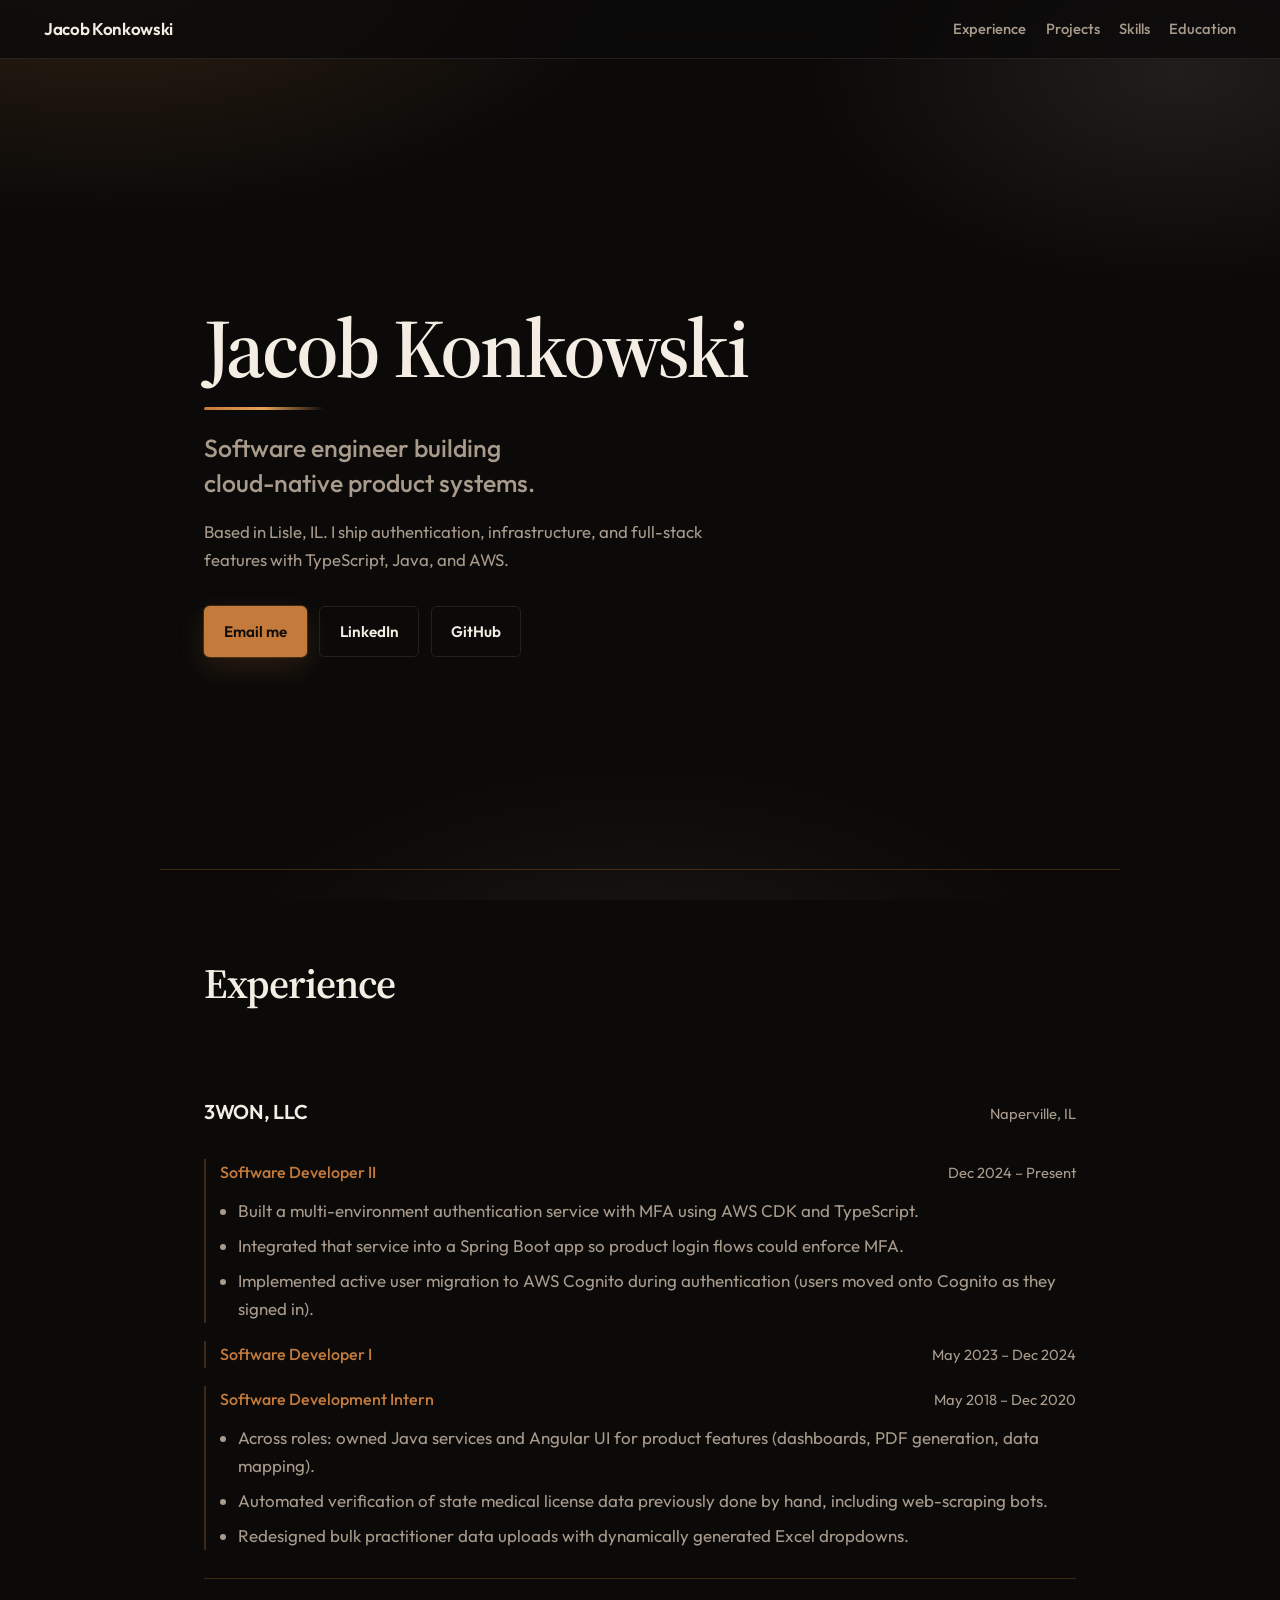
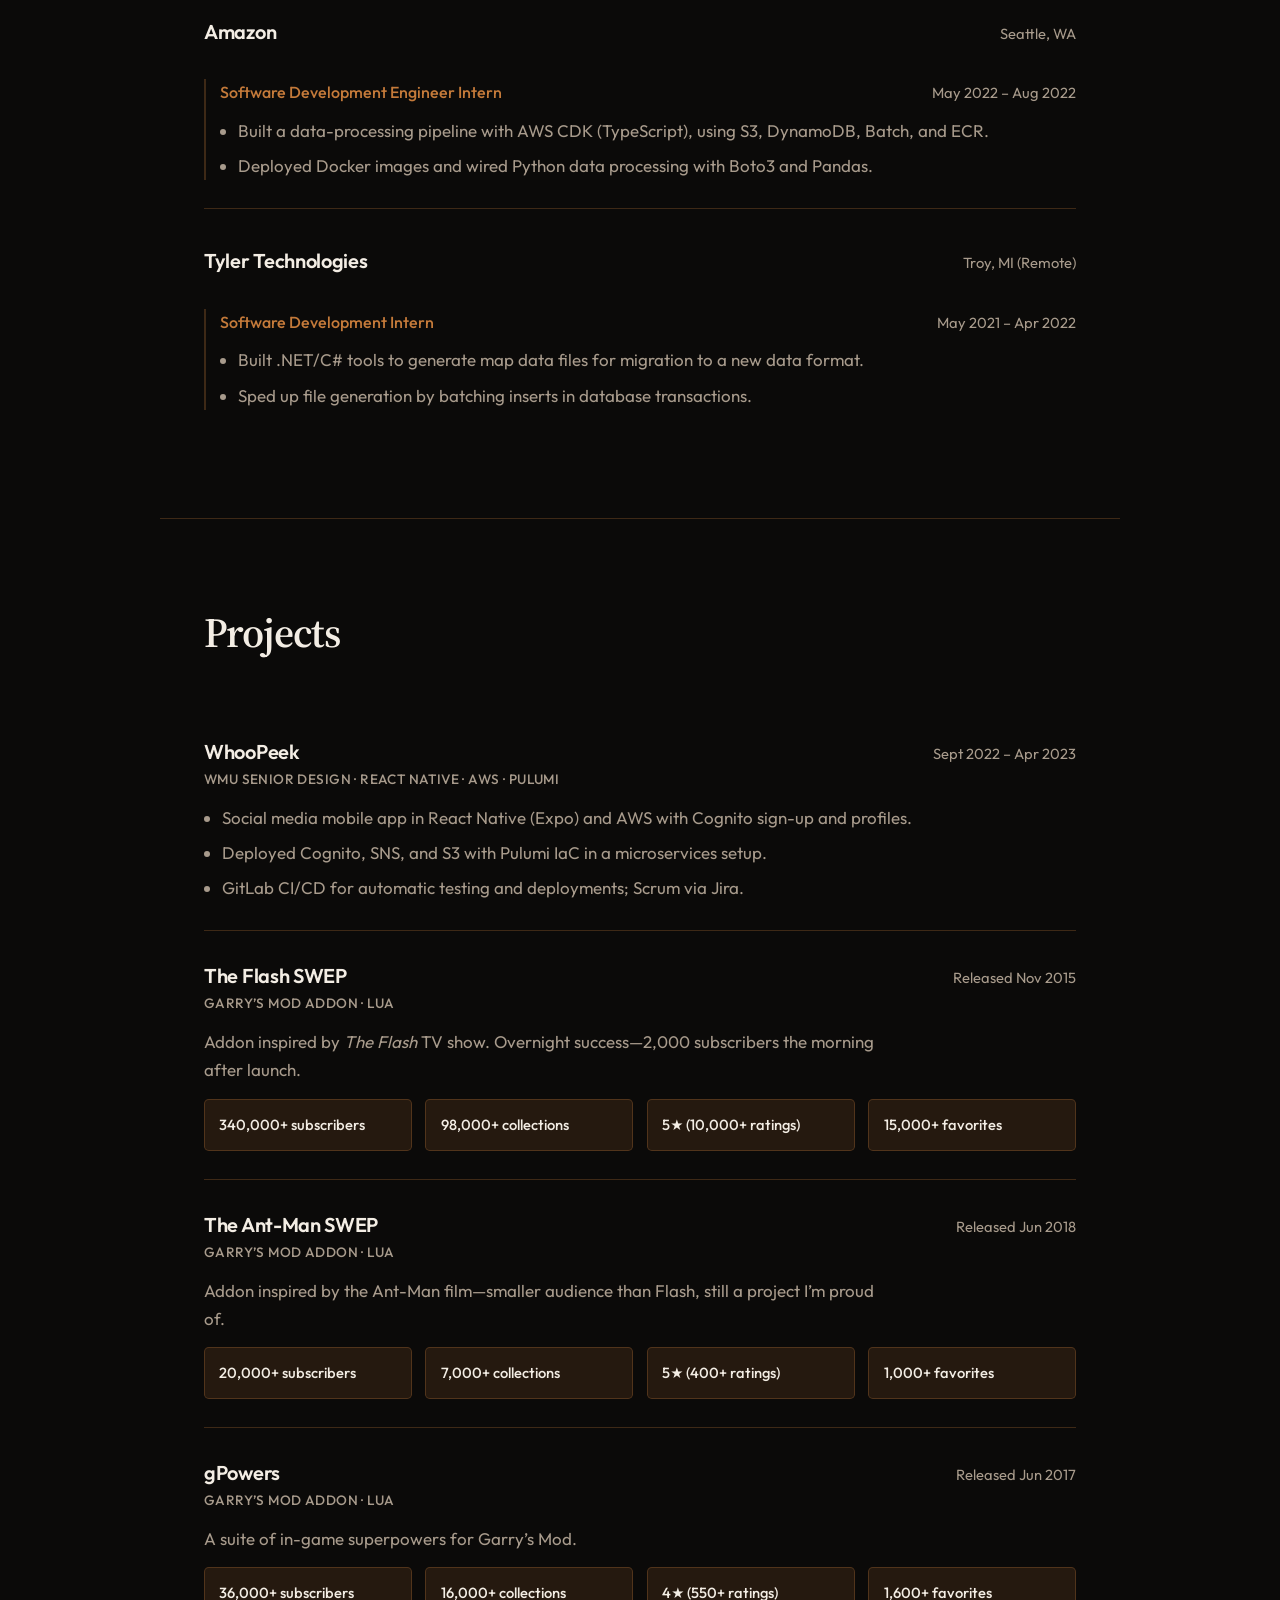
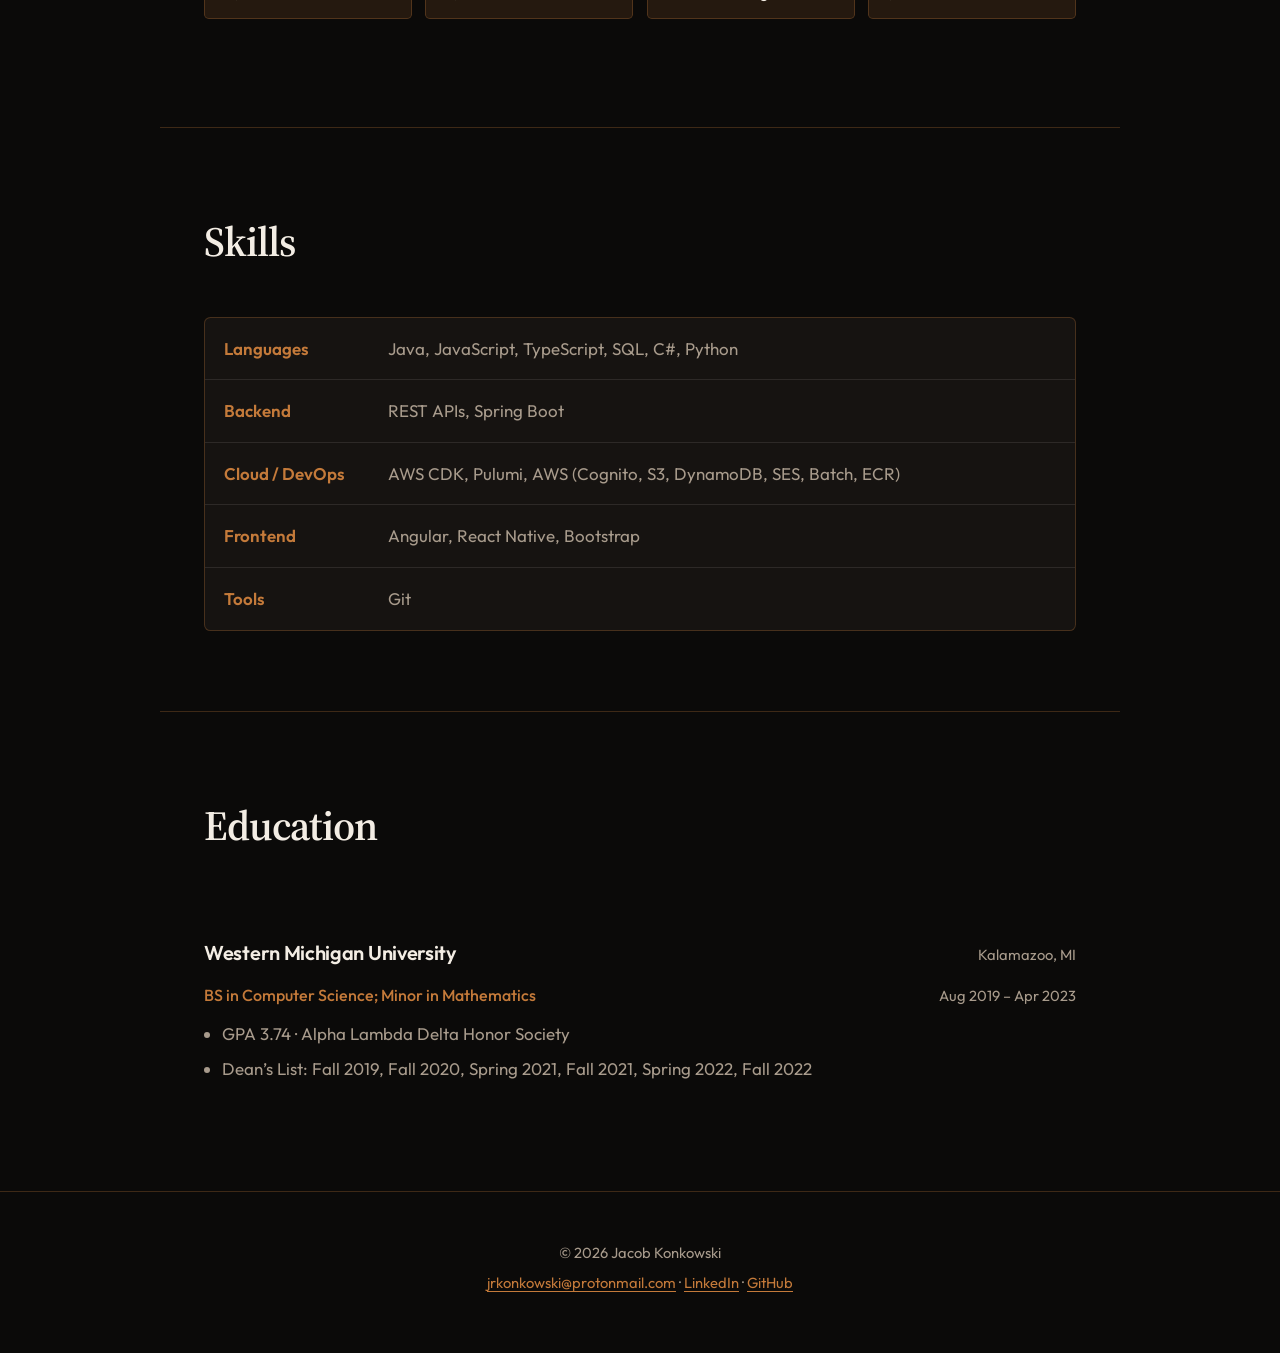
==== commit d8350cbf: "Refresh Garry's Mod project stats and add release dates. Pull current Workshop subscriber, collectio" ====
--- a/index.html
+++ b/index.html
@@ -125,7 +125,7 @@
       <article class="project reveal" id="whoopeek">
         <div class="project-top">
           <h3><a href="https://www.whoopeek.com/" target="_blank" rel="noopener">WhooPeek</a></h3>
-          <time>Sept 2022 – Apr 2023</time>
+          <time datetime="2022-09">Sept 2022 – Apr 2023</time>
         </div>
         <p class="project-tag">WMU Senior Design · React Native · AWS · Pulumi</p>
         <ul>
@@ -138,42 +138,45 @@
       <article class="project reveal" id="theflashswep">
         <div class="project-top">
           <h3><a href="https://steamcommunity.com/sharedfiles/filedetails/?id=554915029" target="_blank" rel="noopener">The Flash SWEP</a></h3>
+          <time datetime="2015-11">Released Nov 2015</time>
         </div>
         <p class="project-tag">Garry’s Mod addon · Lua</p>
         <p>Addon inspired by <em>The Flash</em> TV show. Overnight success—2,000 subscribers the morning after launch.</p>
         <ul class="stats">
-          <li>280,000+ subscribers</li>
-          <li>34,000+ collections</li>
-          <li>5★ (8,400+ ratings)</li>
-          <li>8,000+ favorites</li>
+          <li>340,000+ subscribers</li>
+          <li>98,000+ collections</li>
+          <li>5★ (10,000+ ratings)</li>
+          <li>15,000+ favorites</li>
         </ul>
       </article>
 
       <article class="project reveal" id="theantmanswep">
         <div class="project-top">
           <h3><a href="https://steamcommunity.com/sharedfiles/filedetails/?id=1404809615" target="_blank" rel="noopener">The Ant-Man SWEP</a></h3>
+          <time datetime="2018-06">Released Jun 2018</time>
         </div>
         <p class="project-tag">Garry’s Mod addon · Lua</p>
         <p>Addon inspired by the Ant-Man film—smaller audience than Flash, still a project I’m proud of.</p>
         <ul class="stats">
           <li>20,000+ subscribers</li>
-          <li>3,000+ collections</li>
-          <li>5★ (300+ ratings)</li>
-          <li>600+ favorites</li>
+          <li>7,000+ collections</li>
+          <li>5★ (400+ ratings)</li>
+          <li>1,000+ favorites</li>
         </ul>
       </article>
 
       <article class="project reveal" id="gpowers">
         <div class="project-top">
           <h3><a href="https://steamcommunity.com/sharedfiles/filedetails/?id=942860152" target="_blank" rel="noopener">gPowers</a></h3>
+          <time datetime="2017-06">Released Jun 2017</time>
         </div>
         <p class="project-tag">Garry’s Mod addon · Lua</p>
         <p>A suite of in-game superpowers for Garry’s Mod.</p>
         <ul class="stats">
-          <li>29,000+ subscribers</li>
-          <li>5,000+ collections</li>
-          <li>4★ (400+ ratings)</li>
-          <li>800+ favorites</li>
+          <li>36,000+ subscribers</li>
+          <li>16,000+ collections</li>
+          <li>4★ (550+ ratings)</li>
+          <li>1,600+ favorites</li>
         </ul>
       </article>
     </section>
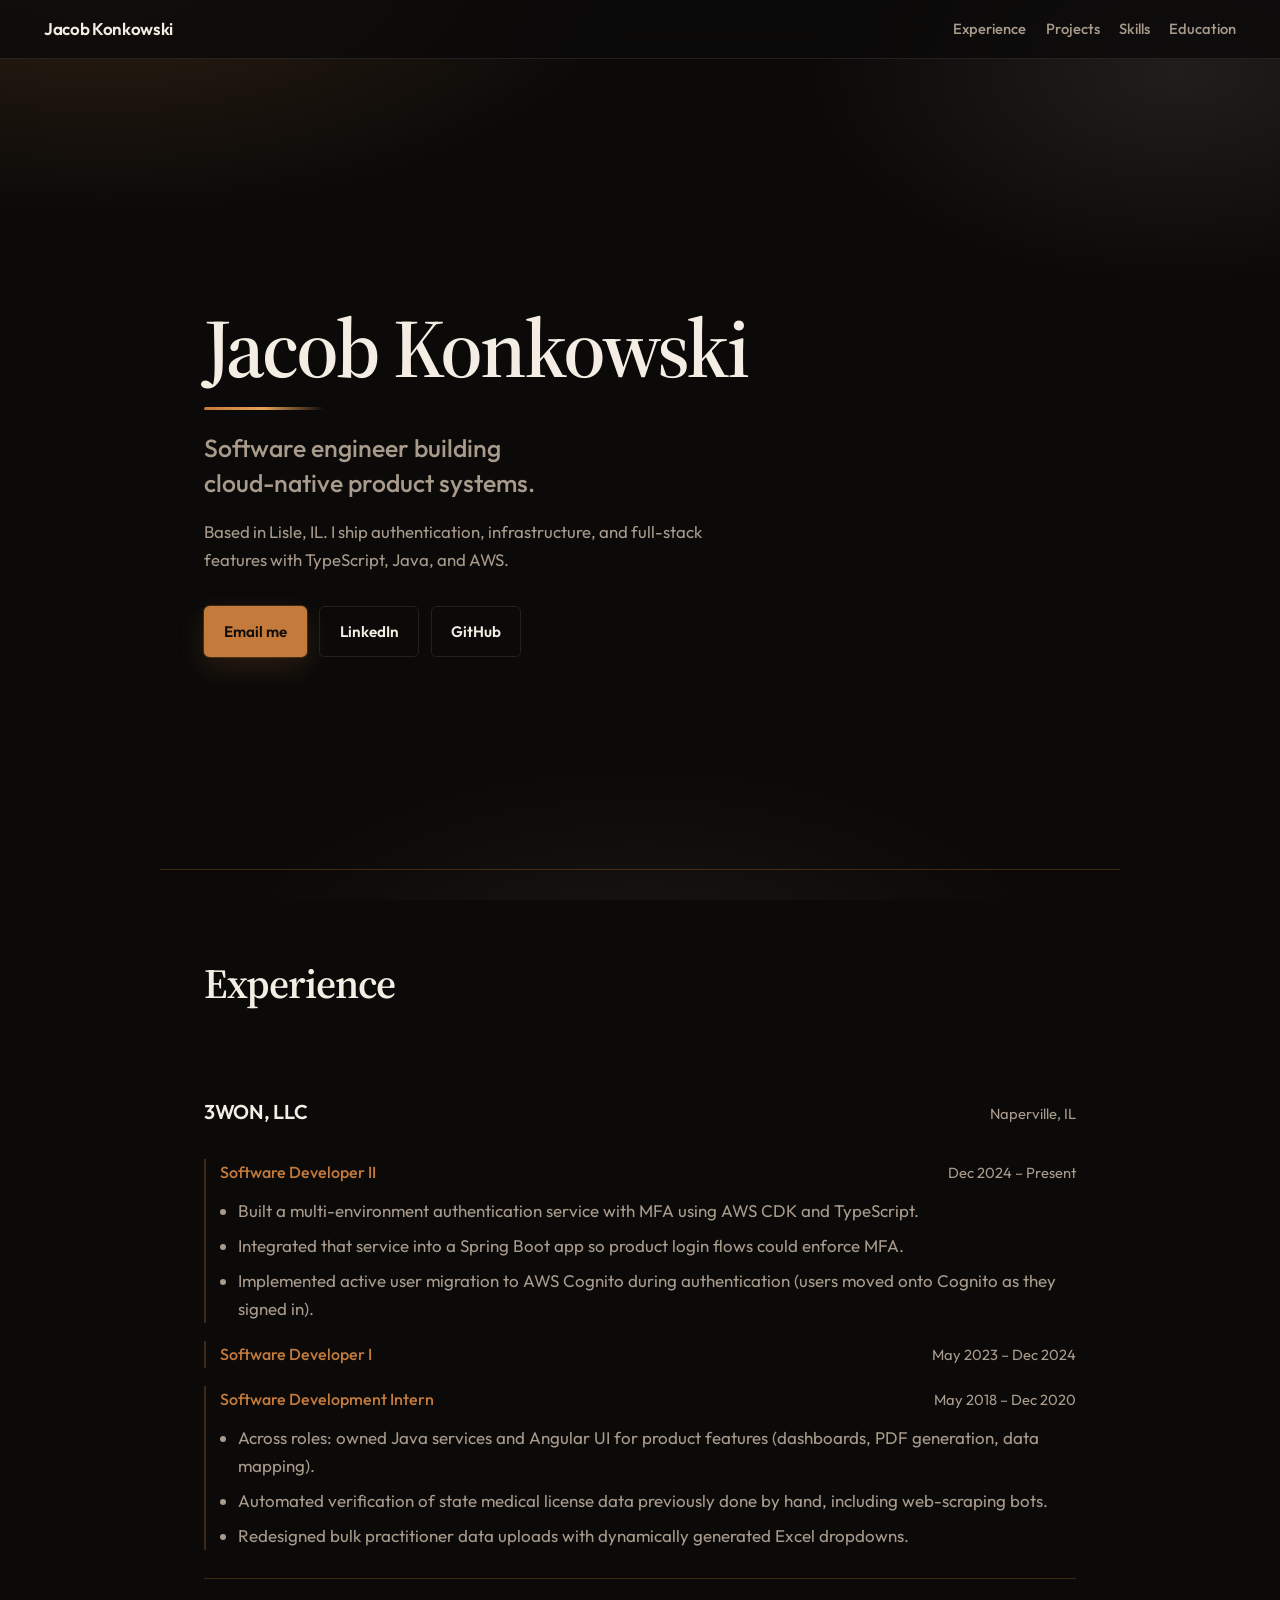
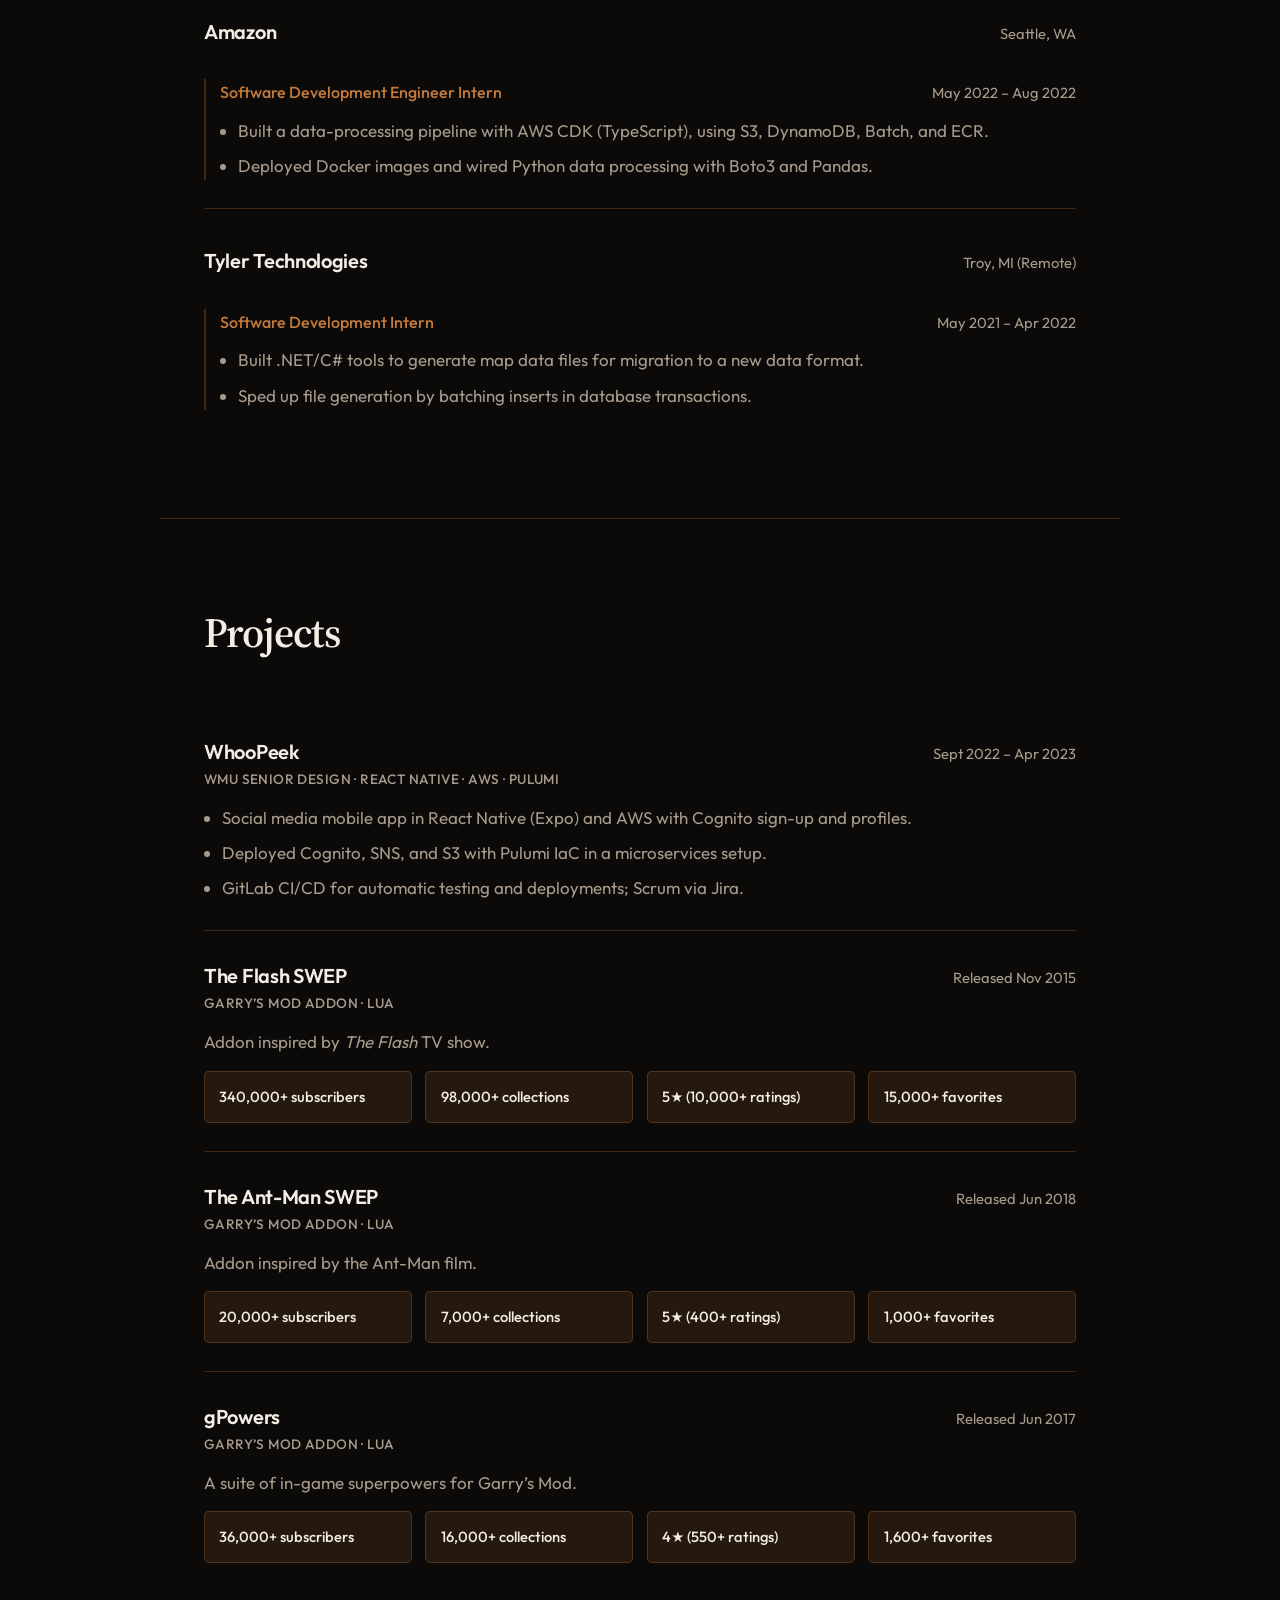
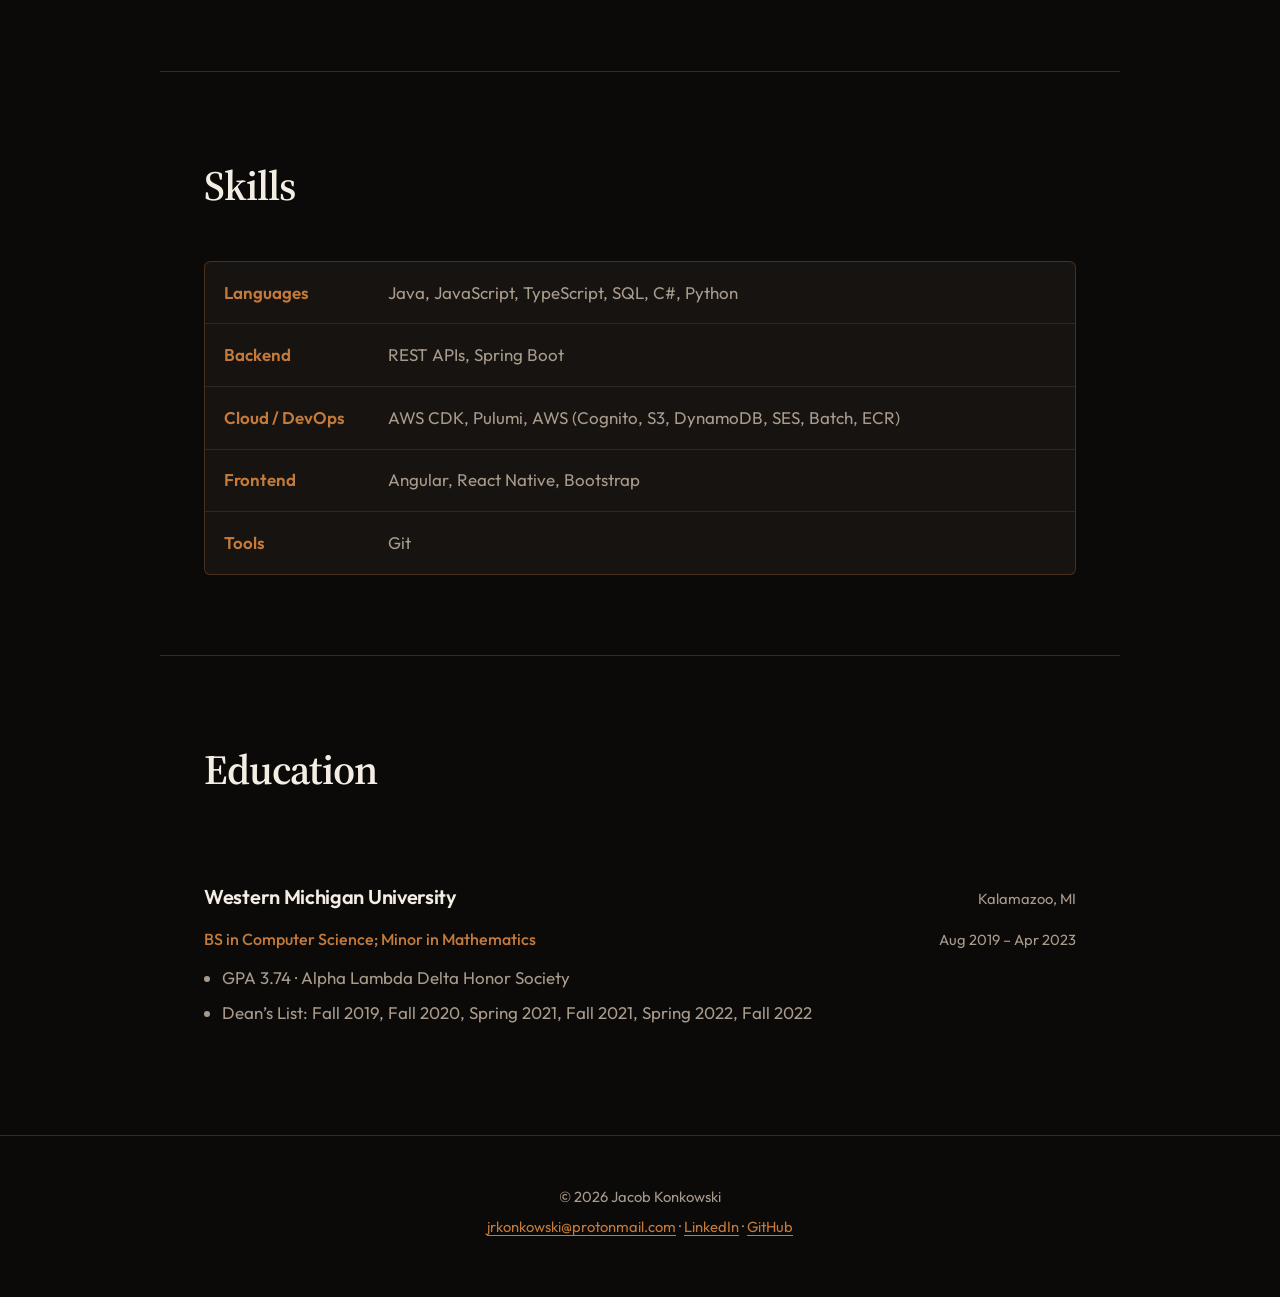
==== commit 0288be10: "Tighten Flash and Ant-Man project blurbs. Drop the overnight-success and smaller-audience lines so s" ====
--- a/index.html
+++ b/index.html
@@ -141,7 +141,7 @@
           <time datetime="2015-11">Released Nov 2015</time>
         </div>
         <p class="project-tag">Garry’s Mod addon · Lua</p>
-        <p>Addon inspired by <em>The Flash</em> TV show. Overnight success—2,000 subscribers the morning after launch.</p>
+        <p>Addon inspired by <em>The Flash</em> TV show.</p>
         <ul class="stats">
           <li>340,000+ subscribers</li>
           <li>98,000+ collections</li>
@@ -156,7 +156,7 @@
           <time datetime="2018-06">Released Jun 2018</time>
         </div>
         <p class="project-tag">Garry’s Mod addon · Lua</p>
-        <p>Addon inspired by the Ant-Man film—smaller audience than Flash, still a project I’m proud of.</p>
+        <p>Addon inspired by the Ant-Man film.</p>
         <ul class="stats">
           <li>20,000+ subscribers</li>
           <li>7,000+ collections</li>
